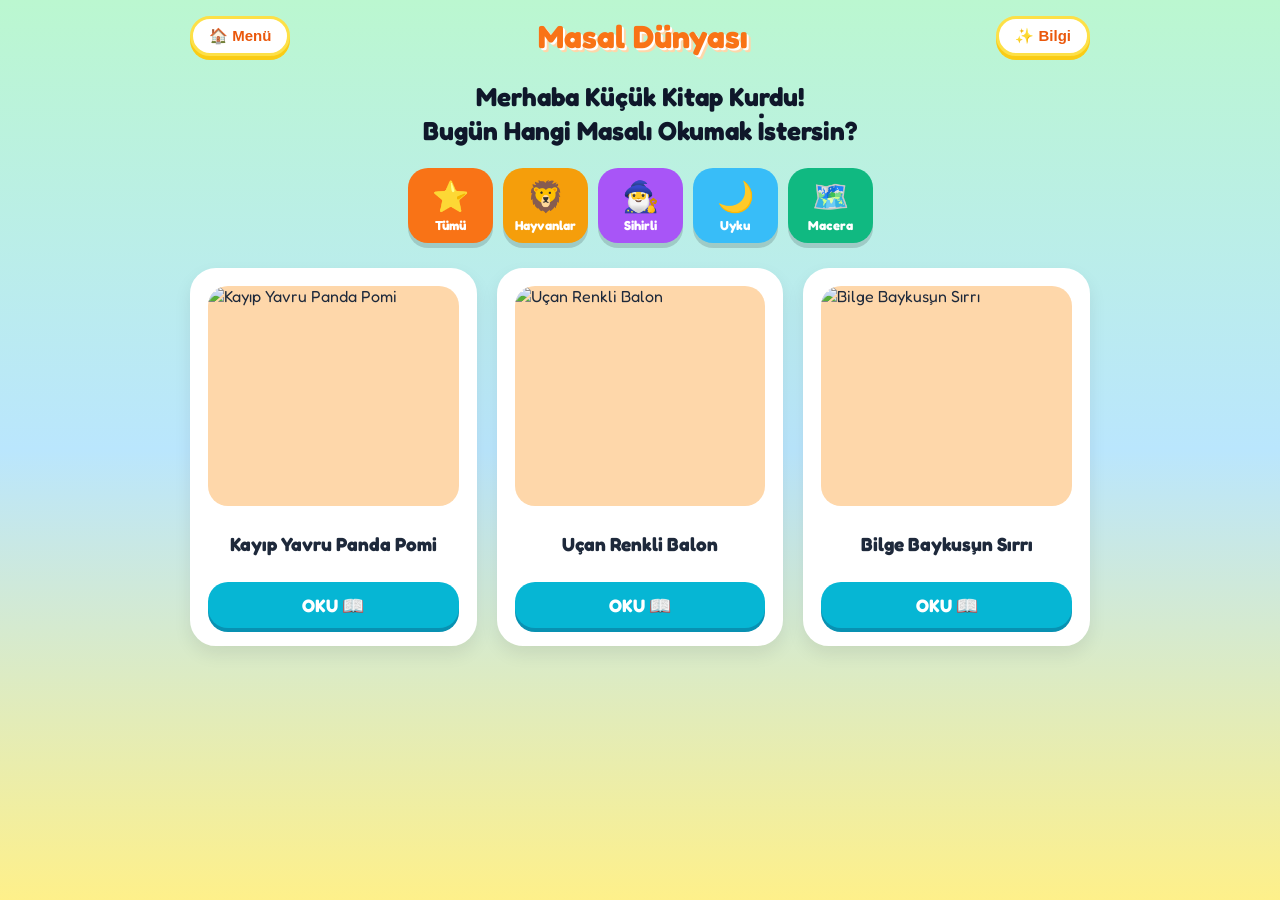
==== index.html @ dc231f6c "Create index.html" ====
<!DOCTYPE html>
<html lang="tr">
<head>
  <meta charset="UTF-8">
  <meta name="viewport" content="width=device-width, initial-scale=1.0, maximum-scale=1.0, user-scalable=no">
  <title>Masal Vakti</title>
  <link rel="preconnect" href="https://fonts.googleapis.com">
  <link rel="preconnect" href="https://fonts.gstatic.com" crossorigin>
  <link href="https://fonts.googleapis.com/css2?family=Fredoka:wght@400;600;700&display=swap" rel="stylesheet">
  <style>
    * {
      box-sizing: border-box;
      margin: 0;
      padding: 0;
      -webkit-tap-highlight-color: transparent;
    }

    body {
      background: linear-gradient(180deg, #bbf7d0 0%, #bae6fd 50%, #fef08a 100%);
      background-attachment: fixed;
      font-family: 'Fredoka', cursive, sans-serif;
      color: #1e293b;
      min-height: 100vh;
      padding: 16px 12px 60px 12px;
    }

    .container {
      max-width: 900px;
      margin: 0 auto;
    }

    /* Üst Bar */
    .top-header {
      display: flex;
      justify-content: space-between;
      align-items: center;
      margin-bottom: 24px;
    }

    .top-btn {
      background: #ffffff;
      border: 3px solid #fde047;
      border-radius: 20px;
      padding: 8px 16px;
      font-size: 15px;
      font-weight: 700;
      color: #ea580c;
      box-shadow: 0 4px 0 #facc15;
      cursor: pointer;
      border-style: solid;
    }

    .site-logo {
      font-size: 32px;
      font-weight: 700;
      color: #f97316;
      text-shadow: 2px 2px 0px #ffffff, 4px 4px 0px #fed7aa;
      text-align: center;
    }

    /* Karşılama Alanı */
    .hero-box {
      text-align: center;
      margin-bottom: 24px;
    }

    .hero-box h1 {
      font-size: 26px;
      color: #0f172a;
      line-height: 1.3;
      margin-bottom: 20px;
    }

    /* Kategori Butonları */
    .category-row {
      display: flex;
      justify-content: center;
      gap: 10px;
      flex-wrap: wrap;
    }

    .cat-btn {
      display: flex;
      flex-direction: column;
      align-items: center;
      justify-content: center;
      min-width: 85px;
      padding: 10px 8px;
      border-radius: 20px;
      border: none;
      font-family: inherit;
      font-size: 13px;
      font-weight: 700;
      color: #ffffff;
      box-shadow: 0 5px 0 rgba(0,0,0,0.15);
      cursor: pointer;
      transition: transform 0.1s;
    }

    .cat-btn:active {
      transform: translateY(3px);
      box-shadow: 0 2px 0 rgba(0,0,0,0.15);
    }

    .cat-icon { font-size: 30px; margin-bottom: 3px; }
    .cat-all { background: #f97316; }
    .cat-1   { background: #f59e0b; }
    .cat-2   { background: #a855f7; }
    .cat-3   { background: #38bdf8; }
    .cat-4   { background: #10b981; }

    /* Masal Kartları Grid */
    .masal-listesi {
      display: grid;
      grid-template-columns: repeat(auto-fill, minmax(240px, 1fr));
      gap: 20px;
      margin-top: 25px;
    }

    .masal-karti {
      background: #ffffff;
      border-radius: 26px;
      overflow: hidden;
      box-shadow: 0 8px 18px rgba(0,0,0,0.08);
      display: flex;
      flex-direction: column;
      padding: 14px;
      border: 4px solid #ffffff;
    }

    .masal-resim {
      width: 100%;
      height: 220px;
      border-radius: 20px;
      object-fit: cover;
      background: #fed7aa;
      display: block;
    }

    .masal-baslik {
      font-size: 19px;
      font-weight: 700;
      color: #1e293b;
      margin: 14px 0;
      text-align: center;
      line-height: 1.25;
      min-height: 48px;
      display: flex;
      align-items: center;
      justify-content: center;
    }

    .oku-btn {
      background: #06b6d4;
      color: #ffffff;
      border-radius: 20px;
      padding: 12px;
      text-align: center;
      border: none;
      font-family: inherit;
      font-size: 18px;
      font-weight: 700;
      box-shadow: 0 4px 0 #0891b2;
      cursor: pointer;
      display: block;
      width: 100%;
      margin-top: auto;
    }

    .oku-btn:active {
      transform: translateY(3px);
      box-shadow: 0 1px 0 #0891b2;
    }

    /* Masal Okuma Sayfası (Mod) */
    #okuma-alani {
      display: none;
      background: #ffffff;
      border-radius: 30px;
      padding: 24px;
      box-shadow: 0 10px 25px rgba(0,0,0,0.08);
    }

    .geri-btn {
      background: #facc15;
      color: #78350f;
      font-weight: 700;
      padding: 10px 20px;
      border-radius: 18px;
      border: none;
      font-family: inherit;
      font-size: 16px;
      box-shadow: 0 4px 0 #eab308;
      cursor: pointer;
      margin-bottom: 20px;
      display: inline-block;
    }

    #detay-resim {
      width: 100%;
      max-height: 380px;
      object-fit: cover;
      border-radius: 20px;
      margin-bottom: 20px;
    }

    #detay-baslik {
      font-size: 28px;
      color: #ea580c;
      text-align: center;
      margin-bottom: 20px;
    }

    #detay-metin {
      font-size: 21px;
      line-height: 1.8;
      color: #334155;
      white-space: pre-line;
    }
  </style>
</head>
<body>

  <div class="container">
    
    <!-- Üst Bar -->
    <header class="top-header">
      <button class="top-btn" onclick="anaSayfayaDon()">🏠 Menü</button>
      <div class="site-logo">Masal Dünyası</div>
      <button class="top-btn" onclick="alert('Sevimli masallardan birini seç ve hemen oku!')">✨ Bilgi</button>
    </header>

    <!-- Ana Sayfa Listeleme Alanı -->
    <main id="ana-sayfa">
      <div class="hero-box">
        <h1>Merhaba Küçük Kitap Kurdu!<br>Bugün Hangi Masalı Okumak İstersin?</h1>
        <div class="category-row">
          <button class="cat-btn cat-all" onclick="kategoriFiltrele('Tümü')">
            <span class="cat-icon">⭐</span><span>Tümü</span>
          </button>
          <button class="cat-btn cat-1" onclick="kategoriFiltrele('Hayvanlar')">
            <span class="cat-icon">🦁</span><span>Hayvanlar</span>
          </button>
          <button class="cat-btn cat-2" onclick="kategoriFiltrele('Sihirli')">
            <span class="cat-icon">🧙‍♂️</span><span>Sihirli</span>
          </button>
          <button class="cat-btn cat-3" onclick="kategoriFiltrele('Uyku')">
            <span class="cat-icon">🌙</span><span>Uyku</span>
          </button>
          <button class="cat-btn cat-4" onclick="kategoriFiltrele('Macera')">
            <span class="cat-icon">🗺️</span><span>Macera</span>
          </button>
        </div>
      </div>

      <div id="masal-grid" class="masal-listesi"></div>
    </main>

    <!-- Masal Okuma Sayfası -->
    <article id="okuma-alani">
      <button class="geri-btn" onclick="anaSayfayaDon()">⬅ Masallara Dön</button>
      <img id="detay-resim" src="" alt="Kapak">
      <h1 id="detay-baslik"></h1>
      <div id="detay-metin"></div>
    </article>

  </div>

  <script>
    // MASALLAR LİSTESİ (Buraya istediğiniz kadar masal ekleyebilirsiniz)
    const masallar = [
      {
        id: 1,
        baslik: "Kayıp Yavru Panda Pomi",
        kategori: "Hayvanlar",
        resim: "https://images.unsplash.com/photo-1564349683136-77e08dba1ef7?w=600&auto=format&fit=crop&q=80",
        metin: `Bir zamanlar yemyeşil bambu ağaçlarıyla çevrili, minik perilerin uçuştuğu Sihirli Orman'da minik bir panda yaşarmış. Adı Pomi imiş. Pomi, tüyleri pamuk gibi yumuşacık, burnu minik bir kömür tanesi kadar siyah, çok meraklı bir yavruymuş.

Bir akşamüstü gökyüzü turuncuya ve pembeye dönerken, Pomi parıldayan bir ateş böceğinin peşine takılmış. Zıplamış, koşmuş, peşinden yuvarlanmış... Ama durup etrafına baktığında anne ve babasının yanında olmadığını fark etmiş. Orman birden biraz sessiz ve karanlık gelmiş.

Pomi tam burnunu çekip ağlayacakken, ayağının dibinde altın sarısı bir ışık parıldamış. Bu, sihirli bir orman feneriymiş! Pomi minik patisiyle feneri eline almış. Fener sıcacık bir ışık saçmaya başlamış.

Fenerin neşeli ışığını gören sevimli bir baykuş seslenmiş:
— "Korkma küçük Pomi! Kalbindeki merak ve bu fenerin ışıltısı seni ailene götürür. Işığı takip et!"

Pomi fenerini sımsıkı tutarak patikada ilerlemiş. Çok geçmeden annesinin sıcacık kucağına kavuşmuş. Annesi ona sarılmış ve fısıldamış:
— "Karanlık ne kadar büyük olursa olsun, kalbindeki minik bir umut ışığı her zaman yolunu aydınlatır."

Pomi o gece karnını taze bambularla doyurmuş ve tatlı bir uykuya dalmış. 

İyi uykular küçük kitap kurdu! 🌙✨`
      },
      {
        id: 2,
        baslik: "Uçan Renkli Balon",
        kategori: "Macera",
        resim: "https://images.unsplash.com/photo-1507608616759-54f48f0af0ee?w=600&auto=format&fit=crop&q=80",
        metin: `Mavi gökyüzünde rengarenk süzülen bir balon varmış. Üzerinde sarı, kırmızı ve mavi çizgiler ışıldarmış.

Bir gün rüzgar tatlı tatlı esmiş ve balonu bulutların bile üzerine çıkarmış. Balon gökyüzünde şarkı söyleyen neşeli kuşlarla yarışmış, güneşe el sallamış ve gökkuşağının altından kayarak geçmiş.

Akşam olunca yumuşacık bir pamuk bulutun üstüne konmuş ve yıldızların ninnisiyle rüyalara dalmış.`
      },
      {
        id: 3,
        baslik: "Bilge Baykuşun Sırrı",
        kategori: "Sihirli",
        resim: "https://images.unsplash.com/photo-1518709268805-4e9042af9f23?w=600&auto=format&fit=crop&q=80",
        metin: `Koca meşe ağacının en tepe dalında gözlük takan Bilge Baykuş otururmuş. Her gece gökyüzündeki yıldızları sayar, ormandaki minik hayvanlara en güzel uyku hikayelerini anlatırmış.

Bilge Baykuş'un en büyük sırrı neymiş biliyor musun? Kitapları çok sevmesi! Ne zaman canı sıkılsa bir sayfa çevirir, bambaşka dünyalara kanat çırparmış.`
      }
    ];

    // Kartları Ekrana Basma
    function kartlariGoster(liste) {
      const grid = document.getElementById('masal-grid');
      grid.innerHTML = '';

      liste.forEach(masal => {
        const kart = document.createElement('div');
        kart.className = 'masal-karti';
        kart.innerHTML = `
          <img src="${masal.resim}" class="masal-resim" alt="${masal.baslik}">
          <div class="masal-baslik">${masal.baslik}</div>
          <button class="oku-btn" onclick="masalOku(${masal.id})">OKU 📖</button>
        `;
        grid.appendChild(kart);
      });
    }

    // Kategoriye Göre Filtreleme
    function kategoriFiltrele(kategori) {
      if (kategori === 'Tümü') {
        kartlariGoster(masallar);
      } else {
        const filtrelenmis = masallar.filter(m => m.kategori === kategori);
        kartlariGoster(filtrelenmis);
      }
    }

    // Masal Detayını Açma
    function masalOku(id) {
      const masal = masallar.find(m => m.id === id);
      if (!masal) return;

      document.getElementById('detay-resim').src = masal.resim;
      document.getElementById('detay-baslik').innerText = masal.baslik;
      document.getElementById('detay-metin').innerText = masal.metin;

      document.getElementById('ana-sayfa').style.display = 'none';
      document.getElementById('okuma-alani').style.display = 'block';
      window.scrollTo(0, 0);
    }

    // Geri Dön Butonu
    function anaSayfayaDon() {
      document.getElementById('okuma-alani').style.display = 'none';
      document.getElementById('ana-sayfa').style.display = 'block';
      window.scrollTo(0, 0);
    }

    // Sayfa açıldığında masalları yükle
    kartlariGoster(masallar);
  </script>
</body>
</html>
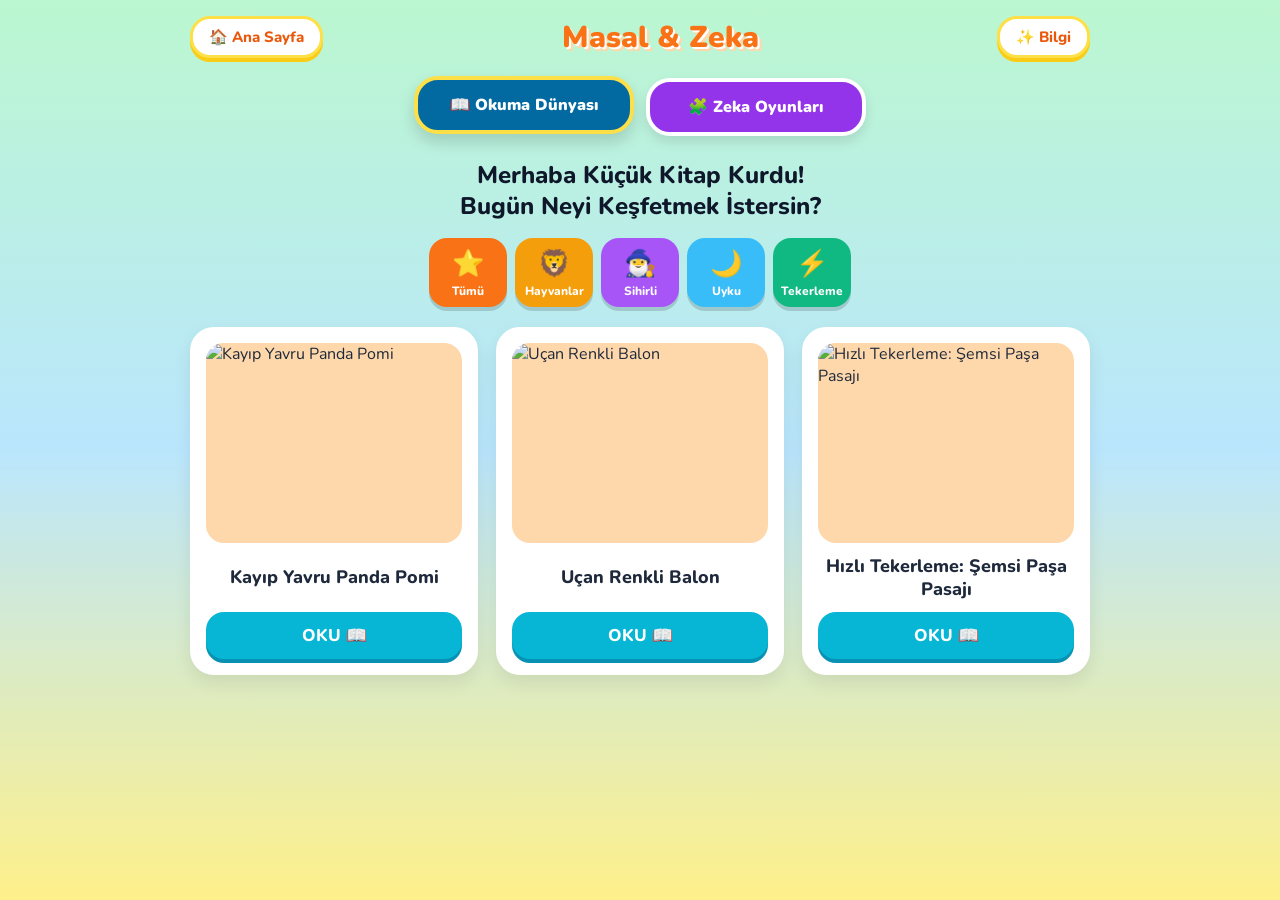
==== commit 0ed19d1d: "Update index.html" ====
--- a/index.html
+++ b/index.html
@@ -3,22 +3,26 @@
 <head>
   <meta charset="UTF-8">
   <meta name="viewport" content="width=device-width, initial-scale=1.0, maximum-scale=1.0, user-scalable=no">
-  <title>Masal Vakti</title>
+  <title>Masal & Zeka Dünyası</title>
+  
+  <!-- Türkçe Karakterleri Kusursuz Destekleyen Çocuk Dostu Font (Nunito) -->
   <link rel="preconnect" href="https://fonts.googleapis.com">
   <link rel="preconnect" href="https://fonts.gstatic.com" crossorigin>
-  <link href="https://fonts.googleapis.com/css2?family=Fredoka:wght@400;600;700&display=swap" rel="stylesheet">
+  <link href="https://fonts.googleapis.com/css2?family=Nunito:wght@400;600;700;800;900&display=swap" rel="stylesheet">
+
   <style>
     * {
       box-sizing: border-box;
       margin: 0;
       padding: 0;
       -webkit-tap-highlight-color: transparent;
+      user-select: none;
     }
 
     body {
       background: linear-gradient(180deg, #bbf7d0 0%, #bae6fd 50%, #fef08a 100%);
       background-attachment: fixed;
-      font-family: 'Fredoka', cursive, sans-serif;
+      font-family: 'Nunito', -apple-system, BlinkMacSystemFont, sans-serif;
       color: #1e293b;
       min-height: 100vh;
       padding: 16px 12px 60px 12px;
@@ -29,12 +33,12 @@
       margin: 0 auto;
     }
 
-    /* Üst Bar */
+    /* Üst Bar & Logo */
     .top-header {
       display: flex;
       justify-content: space-between;
       align-items: center;
-      margin-bottom: 24px;
+      margin-bottom: 20px;
     }
 
     .top-btn {
@@ -43,39 +47,89 @@
       border-radius: 20px;
       padding: 8px 16px;
       font-size: 15px;
-      font-weight: 700;
+      font-weight: 800;
       color: #ea580c;
       box-shadow: 0 4px 0 #facc15;
       cursor: pointer;
-      border-style: solid;
+      font-family: inherit;
     }
 
     .site-logo {
-      font-size: 32px;
-      font-weight: 700;
+      font-size: 30px;
+      font-weight: 900;
       color: #f97316;
       text-shadow: 2px 2px 0px #ffffff, 4px 4px 0px #fed7aa;
       text-align: center;
     }
 
-    /* Karşılama Alanı */
+    /* Ana Mod Değiştirme Butonları (Okuma vs Zeka Oyunları) */
+    .mode-switch-box {
+      display: flex;
+      justify-content: center;
+      gap: 12px;
+      margin-bottom: 24px;
+    }
+
+    .mode-btn {
+      flex: 1;
+      max-width: 220px;
+      padding: 14px 10px;
+      border-radius: 24px;
+      border: 4px solid #ffffff;
+      font-size: 16px;
+      font-weight: 900;
+      font-family: inherit;
+      cursor: pointer;
+      box-shadow: 0 6px 12px rgba(0,0,0,0.1);
+      display: flex;
+      align-items: center;
+      justify-content: center;
+      gap: 8px;
+      transition: all 0.2s ease;
+    }
+
+    .mode-btn.active {
+      transform: translateY(-2px);
+      box-shadow: 0 8px 16px rgba(0,0,0,0.15);
+    }
+
+    .mode-btn-okuma {
+      background: #0284c7;
+      color: #ffffff;
+    }
+    .mode-btn-okuma.active {
+      background: #0369a1;
+      border-color: #fde047;
+    }
+
+    .mode-btn-oyun {
+      background: #9333ea;
+      color: #ffffff;
+    }
+    .mode-btn-oyun.active {
+      background: #7e22ce;
+      border-color: #fde047;
+    }
+
+    /* Karşılama Başlığı */
     .hero-box {
       text-align: center;
-      margin-bottom: 24px;
+      margin-bottom: 20px;
     }
 
     .hero-box h1 {
-      font-size: 26px;
+      font-size: 24px;
+      font-weight: 800;
       color: #0f172a;
       line-height: 1.3;
-      margin-bottom: 20px;
-    }
-
-    /* Kategori Butonları */
+      margin-bottom: 16px;
+    }
+
+    /* Kategori Hap Butonları */
     .category-row {
       display: flex;
       justify-content: center;
-      gap: 10px;
+      gap: 8px;
       flex-wrap: wrap;
     }
 
@@ -84,25 +138,20 @@
       flex-direction: column;
       align-items: center;
       justify-content: center;
-      min-width: 85px;
-      padding: 10px 8px;
-      border-radius: 20px;
+      min-width: 78px;
+      padding: 8px 6px;
+      border-radius: 18px;
       border: none;
       font-family: inherit;
-      font-size: 13px;
-      font-weight: 700;
+      font-size: 12px;
+      font-weight: 800;
       color: #ffffff;
-      box-shadow: 0 5px 0 rgba(0,0,0,0.15);
-      cursor: pointer;
-      transition: transform 0.1s;
-    }
-
-    .cat-btn:active {
-      transform: translateY(3px);
-      box-shadow: 0 2px 0 rgba(0,0,0,0.15);
-    }
-
-    .cat-icon { font-size: 30px; margin-bottom: 3px; }
+      box-shadow: 0 4px 0 rgba(0,0,0,0.15);
+      cursor: pointer;
+    }
+
+    .cat-btn:active { transform: translateY(2px); box-shadow: 0 2px 0 rgba(0,0,0,0.15); }
+    .cat-icon { font-size: 26px; margin-bottom: 2px; }
     .cat-all { background: #f97316; }
     .cat-1   { background: #f59e0b; }
     .cat-2   { background: #a855f7; }
@@ -113,38 +162,37 @@
     .masal-listesi {
       display: grid;
       grid-template-columns: repeat(auto-fill, minmax(240px, 1fr));
-      gap: 20px;
-      margin-top: 25px;
+      gap: 18px;
+      margin-top: 20px;
     }
 
     .masal-karti {
       background: #ffffff;
-      border-radius: 26px;
-      overflow: hidden;
+      border-radius: 24px;
       box-shadow: 0 8px 18px rgba(0,0,0,0.08);
       display: flex;
       flex-direction: column;
-      padding: 14px;
+      padding: 12px;
       border: 4px solid #ffffff;
     }
 
     .masal-resim {
       width: 100%;
-      height: 220px;
-      border-radius: 20px;
+      height: 200px;
+      border-radius: 18px;
       object-fit: cover;
       background: #fed7aa;
       display: block;
     }
 
     .masal-baslik {
-      font-size: 19px;
-      font-weight: 700;
+      font-size: 18px;
+      font-weight: 800;
       color: #1e293b;
-      margin: 14px 0;
+      margin: 12px 0;
       text-align: center;
       line-height: 1.25;
-      min-height: 48px;
+      min-height: 44px;
       display: flex;
       align-items: center;
       justify-content: center;
@@ -153,13 +201,13 @@
     .oku-btn {
       background: #06b6d4;
       color: #ffffff;
-      border-radius: 20px;
+      border-radius: 18px;
       padding: 12px;
       text-align: center;
       border: none;
       font-family: inherit;
-      font-size: 18px;
-      font-weight: 700;
+      font-size: 17px;
+      font-weight: 800;
       box-shadow: 0 4px 0 #0891b2;
       cursor: pointer;
       display: block;
@@ -167,16 +215,13 @@
       margin-top: auto;
     }
 
-    .oku-btn:active {
-      transform: translateY(3px);
-      box-shadow: 0 1px 0 #0891b2;
-    }
-
-    /* Masal Okuma Sayfası (Mod) */
+    .oku-btn:active { transform: translateY(2px); box-shadow: 0 2px 0 #0891b2; }
+
+    /* Detay / Masal Okuma Sayfası */
     #okuma-alani {
       display: none;
       background: #ffffff;
-      border-radius: 30px;
+      border-radius: 28px;
       padding: 24px;
       box-shadow: 0 10px 25px rgba(0,0,0,0.08);
     }
@@ -184,12 +229,12 @@
     .geri-btn {
       background: #facc15;
       color: #78350f;
-      font-weight: 700;
+      font-weight: 800;
       padding: 10px 20px;
-      border-radius: 18px;
+      border-radius: 16px;
       border: none;
       font-family: inherit;
-      font-size: 16px;
+      font-size: 15px;
       box-shadow: 0 4px 0 #eab308;
       cursor: pointer;
       margin-bottom: 20px;
@@ -198,24 +243,148 @@
 
     #detay-resim {
       width: 100%;
-      max-height: 380px;
+      max-height: 360px;
       object-fit: cover;
       border-radius: 20px;
       margin-bottom: 20px;
     }
 
     #detay-baslik {
-      font-size: 28px;
+      font-size: 26px;
+      font-weight: 900;
       color: #ea580c;
       text-align: center;
       margin-bottom: 20px;
     }
 
     #detay-metin {
-      font-size: 21px;
+      font-size: 20px;
       line-height: 1.8;
       color: #334155;
       white-space: pre-line;
+      user-select: text;
+    }
+
+    /* ========================================================
+       ZEKA OYUNLARI DÜNYASI BÖLÜMÜ
+       ======================================================== */
+    #oyunlar-alani {
+      display: none;
+    }
+
+    .game-card-wrapper {
+      background: #ffffff;
+      border-radius: 28px;
+      padding: 20px;
+      box-shadow: 0 8px 20px rgba(0,0,0,0.08);
+      margin-bottom: 24px;
+      border: 4px solid #fef08a;
+    }
+
+    .game-title {
+      font-size: 22px;
+      font-weight: 900;
+      color: #9333ea;
+      text-align: center;
+      margin-bottom: 6px;
+    }
+
+    .game-desc {
+      text-align: center;
+      font-size: 15px;
+      color: #64748b;
+      margin-bottom: 18px;
+      font-weight: 600;
+    }
+
+    /* Oyun 1: Hafıza Kartları */
+    .memory-grid {
+      display: grid;
+      grid-template-columns: repeat(4, 1fr);
+      gap: 10px;
+      max-width: 360px;
+      margin: 0 auto 16px auto;
+    }
+
+    .memory-card {
+      aspect-ratio: 1;
+      background: #e0e7ff;
+      border-radius: 16px;
+      display: flex;
+      align-items: center;
+      justify-content: center;
+      font-size: 32px;
+      cursor: pointer;
+      box-shadow: 0 4px 0 #c7d2fe;
+      transition: transform 0.1s;
+    }
+
+    .memory-card.flipped {
+      background: #ffffff;
+      box-shadow: 0 4px 0 #e2e8f0;
+    }
+
+    .memory-card.matched {
+      background: #bbf7d0;
+      box-shadow: 0 4px 0 #86efac;
+      cursor: default;
+    }
+
+    .reset-btn {
+      background: #3b82f6;
+      color: #ffffff;
+      font-family: inherit;
+      font-weight: 800;
+      border: none;
+      padding: 10px 20px;
+      border-radius: 16px;
+      box-shadow: 0 4px 0 #1d4ed8;
+      display: block;
+      margin: 0 auto;
+      cursor: pointer;
+    }
+
+    /* Oyun 2: Eksik Harfi Bul */
+    .word-box {
+      font-size: 36px;
+      font-weight: 900;
+      letter-spacing: 10px;
+      color: #ea580c;
+      text-align: center;
+      margin: 15px 0;
+      background: #fff7ed;
+      padding: 14px;
+      border-radius: 18px;
+    }
+
+    .letter-options {
+      display: flex;
+      justify-content: center;
+      gap: 12px;
+      margin-bottom: 14px;
+    }
+
+    .letter-btn {
+      width: 55px;
+      height: 55px;
+      background: #facc15;
+      border: none;
+      border-radius: 16px;
+      font-size: 24px;
+      font-weight: 900;
+      color: #78350f;
+      box-shadow: 0 4px 0 #eab308;
+      cursor: pointer;
+      font-family: inherit;
+    }
+
+    .letter-btn:active { transform: translateY(2px); box-shadow: 0 2px 0 #eab308; }
+
+    #word-feedback {
+      text-align: center;
+      font-weight: 800;
+      font-size: 18px;
+      min-height: 28px;
     }
   </style>
 </head>
@@ -225,15 +394,25 @@
     
     <!-- Üst Bar -->
     <header class="top-header">
-      <button class="top-btn" onclick="anaSayfayaDon()">🏠 Menü</button>
-      <div class="site-logo">Masal Dünyası</div>
-      <button class="top-btn" onclick="alert('Sevimli masallardan birini seç ve hemen oku!')">✨ Bilgi</button>
+      <button class="top-btn" onclick="anaSayfayaDon()">🏠 Ana Sayfa</button>
+      <div class="site-logo">Masal &amp; Zeka</div>
+      <button class="top-btn" onclick="alert('Sevimli masalları oku veya zeka oyunları ile eğlen!')">✨ Bilgi</button>
     </header>
 
-    <!-- Ana Sayfa Listeleme Alanı -->
+    <!-- Mod Değiştirici: Okuma Dünyası vs Zeka Oyunları -->
+    <div class="mode-switch-box">
+      <button id="btn-tab-okuma" class="mode-btn mode-btn-okuma active" onclick="modDegistir('okuma')">
+        📖 Okuma Dünyası
+      </button>
+      <button id="btn-tab-oyun" class="mode-btn mode-btn-oyun" onclick="modDegistir('oyun')">
+        🧩 Zeka Oyunları
+      </button>
+    </div>
+
+    <!-- 1. BÖLÜM: OKUMA DÜNYASI -->
     <main id="ana-sayfa">
       <div class="hero-box">
-        <h1>Merhaba Küçük Kitap Kurdu!<br>Bugün Hangi Masalı Okumak İstersin?</h1>
+        <h1>Merhaba Küçük Kitap Kurdu!<br>Bugün Neyi Keşfetmek İstersin?</h1>
         <div class="category-row">
           <button class="cat-btn cat-all" onclick="kategoriFiltrele('Tümü')">
             <span class="cat-icon">⭐</span><span>Tümü</span>
@@ -247,8 +426,8 @@
           <button class="cat-btn cat-3" onclick="kategoriFiltrele('Uyku')">
             <span class="cat-icon">🌙</span><span>Uyku</span>
           </button>
-          <button class="cat-btn cat-4" onclick="kategoriFiltrele('Macera')">
-            <span class="cat-icon">🗺️</span><span>Macera</span>
+          <button class="cat-btn cat-4" onclick="kategoriFiltrele('Tekerleme')">
+            <span class="cat-icon">⚡</span><span>Tekerleme</span>
           </button>
         </div>
       </div>
@@ -256,112 +435,263 @@
       <div id="masal-grid" class="masal-listesi"></div>
     </main>
 
-    <!-- Masal Okuma Sayfası -->
+    <!-- MASAL / TEKERLEME OKUMA EKRANI -->
     <article id="okuma-alani">
-      <button class="geri-btn" onclick="anaSayfayaDon()">⬅ Masallara Dön</button>
+      <button class="geri-btn" onclick="anaSayfayaDon()">⬅ Listeye Dön</button>
       <img id="detay-resim" src="" alt="Kapak">
       <h1 id="detay-baslik"></h1>
       <div id="detay-metin"></div>
     </article>
 
+    <!-- 2. BÖLÜM: ZEKA OYUNLARI DÜNYASI -->
+    <section id="oyunlar-alani">
+      
+      <!-- Oyun 1: Sevimli Hayvan Kartı Eşleştirme -->
+      <div class="game-card-wrapper">
+        <h2 class="game-title">🦁 Hayvan Kartı Eşleştirmece</h2>
+        <p class="game-desc">Aynı iki hayvanı bularak tüm kartları açabilir misin?</p>
+        
+        <div class="memory-grid" id="memory-board"></div>
+        <button class="reset-btn" onclick="hafizaOyunuBaslat()">Yeniden Başlat 🔄</button>
+      </div>
+
+      <!-- Oyun 2: Eksik Harfi Bul / Kelime Oyunu -->
+      <div class="game-card-wrapper">
+        <h2 class="game-title">🔤 Eksik Harfi Tamamla</h2>
+        <p class="game-desc">Soru işaretinin yerine hangi harf gelmeli?</p>
+        
+        <div id="word-question" class="word-box">P _ N D A</div>
+        <div class="letter-options" id="letter-options-container"></div>
+        <div id="word-feedback"></div>
+      </div>
+
+    </section>
+
   </div>
 
   <script>
-    // MASALLAR LİSTESİ (Buraya istediğiniz kadar masal ekleyebilirsiniz)
-    const masallar = [
+    /* ========================================================
+       MASAL VE TEKERLEME İÇERİK HAVUZU (TÜRKÇE KARAKTERLİ)
+       ======================================================== */
+    const icerikler = [
       {
         id: 1,
         baslik: "Kayıp Yavru Panda Pomi",
         kategori: "Hayvanlar",
         resim: "https://images.unsplash.com/photo-1564349683136-77e08dba1ef7?w=600&auto=format&fit=crop&q=80",
-        metin: `Bir zamanlar yemyeşil bambu ağaçlarıyla çevrili, minik perilerin uçuştuğu Sihirli Orman'da minik bir panda yaşarmış. Adı Pomi imiş. Pomi, tüyleri pamuk gibi yumuşacık, burnu minik bir kömür tanesi kadar siyah, çok meraklı bir yavruymuş.
+        metin: `Bir zamanlar yemyeşil bambu ağaçlarıyla çevrili, minik perilerin uçuştuğu Sihirli Orman'da sevimli bir yavru panda yaşarmış. Adı Pomi imiş. Pomi, tüyleri pamuk gibi yumuşacık, burnu minik bir kömür tanesi kadar siyah, çok meraklı bir yavruymuş.
 
 Bir akşamüstü gökyüzü turuncuya ve pembeye dönerken, Pomi parıldayan bir ateş böceğinin peşine takılmış. Zıplamış, koşmuş, peşinden yuvarlanmış... Ama durup etrafına baktığında anne ve babasının yanında olmadığını fark etmiş. Orman birden biraz sessiz ve karanlık gelmiş.
 
-Pomi tam burnunu çekip ağlayacakken, ayağının dibinde altın sarısı bir ışık parıldamış. Bu, sihirli bir orman feneriymiş! Pomi minik patisiyle feneri eline almış. Fener sıcacık bir ışık saçmaya başlamış.
-
-Fenerin neşeli ışığını gören sevimli bir baykuş seslenmiş:
-— "Korkma küçük Pomi! Kalbindeki merak ve bu fenerin ışıltısı seni ailene götürür. Işığı takip et!"
-
-Pomi fenerini sımsıkı tutarak patikada ilerlemiş. Çok geçmeden annesinin sıcacık kucağına kavuşmuş. Annesi ona sarılmış ve fısıldamış:
-— "Karanlık ne kadar büyük olursa olsun, kalbindeki minik bir umut ışığı her zaman yolunu aydınlatır."
+Pomi tam burnunu çekip ağlayacakken, ayağının dibinde altın sarısı bir ışık parıldamış. Bu, dalların arasına saklanmış sihirli bir fener miş! Pomi minik patisiyle feneri eline almış. Fener sıcacık bir ışıkla etrafı aydınlatıvermiş.
+
+Fenerin neşeli ışığını gören sevimli bir baykuş dalın üzerinden seslenmiş:
+— "Korkma küçük Pomi! Kalbindeki merak ve bu fenerin ışıltısı seni doğru yola götürür. Işığı takip et!"
+
+Pomi fenerini sımsıkı tutarak ormanda ilerlemiş. Çok geçmeden, fenerin aydınlattığı patikanın sonunda onu arayan annesinin kucağına kavuşmuş. Annesi ona sımsıkı sarılmış ve fısıldamış:
+— "Cesur minik pandam, karanlık ne kadar büyük olursa olsun, minik bir umut ışığı her zaman yolunu aydınlatır."
 
 Pomi o gece karnını taze bambularla doyurmuş ve tatlı bir uykuya dalmış. 
 
-İyi uykular küçük kitap kurdu! 🌙✨`
+İyi uykular tatlı rüyalar, küçük kitap kurdu! 🌙✨`
       },
       {
         id: 2,
         baslik: "Uçan Renkli Balon",
-        kategori: "Macera",
+        kategori: "Uyku",
         resim: "https://images.unsplash.com/photo-1507608616759-54f48f0af0ee?w=600&auto=format&fit=crop&q=80",
-        metin: `Mavi gökyüzünde rengarenk süzülen bir balon varmış. Üzerinde sarı, kırmızı ve mavi çizgiler ışıldarmış.
-
-Bir gün rüzgar tatlı tatlı esmiş ve balonu bulutların bile üzerine çıkarmış. Balon gökyüzünde şarkı söyleyen neşeli kuşlarla yarışmış, güneşe el sallamış ve gökkuşağının altından kayarak geçmiş.
-
-Akşam olunca yumuşacık bir pamuk bulutun üstüne konmuş ve yıldızların ninnisiyle rüyalara dalmış.`
+        metin: `Mavi gökyüzünde süzülen rengârenk bir sıcak hava balonu varmış. Sarı, kırmızı ve masmavi desenleriyle pamuk bulutların arasından neşeyle geçer, gökyüzündeki sevimli kuşlara selam verirmiş.
+
+Güneş batarken balon yavaş yavaş en yumuşak bulutun üzerine konmuş. Yıldızlar etrafında pırıl pırıl parıldarken tatlı bir gece uykusuna dalmış.`
       },
       {
         id: 3,
-        baslik: "Bilge Baykuşun Sırrı",
-        kategori: "Sihirli",
-        resim: "https://images.unsplash.com/photo-1518709268805-4e9042af9f23?w=600&auto=format&fit=crop&q=80",
-        metin: `Koca meşe ağacının en tepe dalında gözlük takan Bilge Baykuş otururmuş. Her gece gökyüzündeki yıldızları sayar, ormandaki minik hayvanlara en güzel uyku hikayelerini anlatırmış.
-
-Bilge Baykuş'un en büyük sırrı neymiş biliyor musun? Kitapları çok sevmesi! Ne zaman canı sıkılsa bir sayfa çevirir, bambaşka dünyalara kanat çırparmış.`
+        baslik: "Hızlı Tekerleme: Şemsi Paşa Pasajı",
+        kategori: "Tekerleme",
+        resim: "https://images.unsplash.com/photo-1456513080510-7bf3a84b82f8?w=600&auto=format&fit=crop&q=80",
+        metin: `Hızlı okuma ve dil çevikliği için bu tekerlemeyi 3 kere takılmadan oku bakalım! 🏃‍♂️💨
+
+Şu köşe yaz köşesi,
+Şu köşe kış köşesi,
+Ortadaki su şişesi!
+
+Şemsi Paşa Pasajı'nda sesi boğuk bir paşa,
+Üç tencere has hoşafı taşırmış taşa!`
       }
     ];
 
-    // Kartları Ekrana Basma
+    /* ========================================================
+       SAYFA & KART FONKSİYONLARI
+       ======================================================== */
     function kartlariGoster(liste) {
       const grid = document.getElementById('masal-grid');
       grid.innerHTML = '';
 
-      liste.forEach(masal => {
+      liste.forEach(item => {
         const kart = document.createElement('div');
         kart.className = 'masal-karti';
         kart.innerHTML = `
-          <img src="${masal.resim}" class="masal-resim" alt="${masal.baslik}">
-          <div class="masal-baslik">${masal.baslik}</div>
-          <button class="oku-btn" onclick="masalOku(${masal.id})">OKU 📖</button>
+          <img src="${item.resim}" class="masal-resim" alt="${item.baslik}">
+          <div class="masal-baslik">${item.baslik}</div>
+          <button class="oku-btn" onclick="icerikOku(${item.id})">OKU 📖</button>
         `;
         grid.appendChild(kart);
       });
     }
 
-    // Kategoriye Göre Filtreleme
     function kategoriFiltrele(kategori) {
       if (kategori === 'Tümü') {
-        kartlariGoster(masallar);
+        kartlariGoster(icerikler);
       } else {
-        const filtrelenmis = masallar.filter(m => m.kategori === kategori);
+        const filtrelenmis = icerikler.filter(m => m.kategori === kategori);
         kartlariGoster(filtrelenmis);
       }
     }
 
-    // Masal Detayını Açma
-    function masalOku(id) {
-      const masal = masallar.find(m => m.id === id);
-      if (!masal) return;
-
-      document.getElementById('detay-resim').src = masal.resim;
-      document.getElementById('detay-baslik').innerText = masal.baslik;
-      document.getElementById('detay-metin').innerText = masal.metin;
+    function icerikOku(id) {
+      const secilen = icerikler.find(m => m.id === id);
+      if (!secilen) return;
+
+      document.getElementById('detay-resim').src = secilen.resim;
+      document.getElementById('detay-baslik').innerText = secilen.baslik;
+      document.getElementById('detay-metin').innerText = secilen.metin;
 
       document.getElementById('ana-sayfa').style.display = 'none';
+      document.getElementById('oyunlar-alani').style.display = 'none';
       document.getElementById('okuma-alani').style.display = 'block';
       window.scrollTo(0, 0);
     }
 
-    // Geri Dön Butonu
     function anaSayfayaDon() {
       document.getElementById('okuma-alani').style.display = 'none';
-      document.getElementById('ana-sayfa').style.display = 'block';
+      modDegistir('okuma');
       window.scrollTo(0, 0);
     }
 
-    // Sayfa açıldığında masalları yükle
-    kartlariGoster(masallar);
+    /* MOD GEÇİŞİ: OKUMA DÜNYASI VS ZEKA OYUNLARI */
+    function modDegistir(mod) {
+      const btnOkuma = document.getElementById('btn-tab-okuma');
+      const btnOyun = document.getElementById('btn-tab-oyun');
+      const anaSayfa = document.getElementById('ana-sayfa');
+      const okumaAlani = document.getElementById('okuma-alani');
+      const oyunlarAlani = document.getElementById('oyunlar-alani');
+
+      okumaAlani.style.display = 'none';
+
+      if (mod === 'okuma') {
+        btnOkuma.classList.add('active');
+        btnOyun.classList.remove('active');
+        anaSayfa.style.display = 'block';
+        oyunlarAlani.style.display = 'none';
+      } else {
+        btnOyun.classList.add('active');
+        btnOkuma.classList.remove('active');
+        anaSayfa.style.display = 'none';
+        oyunlarAlani.style.display = 'block';
+      }
+    }
+
+    /* ========================================================
+       ZEKA OYUNU 1: HAFIZA KARTLARI (EŞLEŞTİRME)
+       ======================================================== */
+    const emojiler = ['🐼', '🦁', '🦉', '🎈', '⭐', '🌙'];
+    let acikKartlar = [];
+    let eslesenSayisi = 0;
+
+    function hafizaOyunuBaslat() {
+      const board = document.getElementById('memory-board');
+      board.innerHTML = '';
+      acikKartlar = [];
+      eslesenSayisi = 0;
+
+      // 6 çift = 12 kart oluştur ve karıştır
+      const kartDizisi = [...emojiler, ...emojiler].sort(() => Math.random() - 0.5);
+
+      kartDizisi.forEach((emoji, index) => {
+        const card = document.createElement('div');
+        card.className = 'memory-card';
+        card.dataset.emoji = emoji;
+        card.dataset.index = index;
+        card.innerText = '❓';
+
+        card.onclick = () => {
+          if (card.classList.contains('flipped') || card.classList.contains('matched') || acikKartlar.length === 2) {
+            return;
+          }
+
+          card.innerText = emoji;
+          card.classList.add('flipped');
+          acikKartlar.push(card);
+
+          if (acikKartlar.length === 2) {
+            const [k1, k2] = acikKartlar;
+            if (k1.dataset.emoji === k2.dataset.emoji) {
+              k1.classList.add('matched');
+              k2.classList.add('matched');
+              acikKartlar = [];
+              eslesenSayisi += 2;
+              if (eslesenSayisi === kartDizisi.length) {
+                setTimeout(() => alert('🎉 Harikasın! Bütün kartları eşleştirdin! ⭐'), 300);
+              }
+            } else {
+              setTimeout(() => {
+                k1.innerText = '❓';
+                k2.innerText = '❓';
+                k1.classList.remove('flipped');
+                k2.classList.remove('flipped');
+                acikKartlar = [];
+              }, 800);
+            }
+          }
+        };
+
+        board.appendChild(card);
+      });
+    }
+
+    /* ========================================================
+       ZEKA OYUNU 2: EKSİK HARFİ BUL
+       ======================================================== */
+    const kelimeSorulari = [
+      { kelimeGosterim: "P _ N D A", dogru: "A", secenekler: ["A", "E", "O"] },
+      { kelimeGosterim: "B A L _ N", dogru: "O", secenekler: ["U", "O", "I"] },
+      { kelimeGosterim: "M A S _ L", dogru: "A", secenekler: ["E", "A", "İ"] }
+    ];
+    let aktifSoruIndex = 0;
+
+    function soruYukle() {
+      const soru = kelimeSorulari[aktifSoruIndex];
+      document.getElementById('word-question').innerText = soru.kelimeGosterim;
+      const secenekKutusu = document.getElementById('letter-options-container');
+      const geribildirim = document.getElementById('word-feedback');
+      secenekKutusu.innerHTML = '';
+      geribildirim.innerText = '';
+
+      soru.secenekler.forEach(harf => {
+        const btn = document.createElement('button');
+        btn.className = 'letter-btn';
+        btn.innerText = harf;
+        btn.onclick = () => {
+          if (harf === soru.dogru) {
+            geribildirim.innerText = '🎉 Aferin! Doğru harfi buldun! ✨';
+            geribildirim.style.color = '#15803d';
+            setTimeout(() => {
+              aktifSoruIndex = (aktifSoruIndex + 1) % kelimeSorulari.length;
+              soruYukle();
+            }, 1200);
+          } else {
+            geribildirim.innerText = '❌ Tekrar dene küçük kaşif!';
+            geribildirim.style.color = '#dc2626';
+          }
+        };
+        secenekKutusu.appendChild(btn);
+      });
+    }
+
+    // İlk Yüklemeler
+    kartlariGoster(icerikler);
+    hafizaOyunuBaslat();
+    soruYukle();
   </script>
 </body>
 </html>
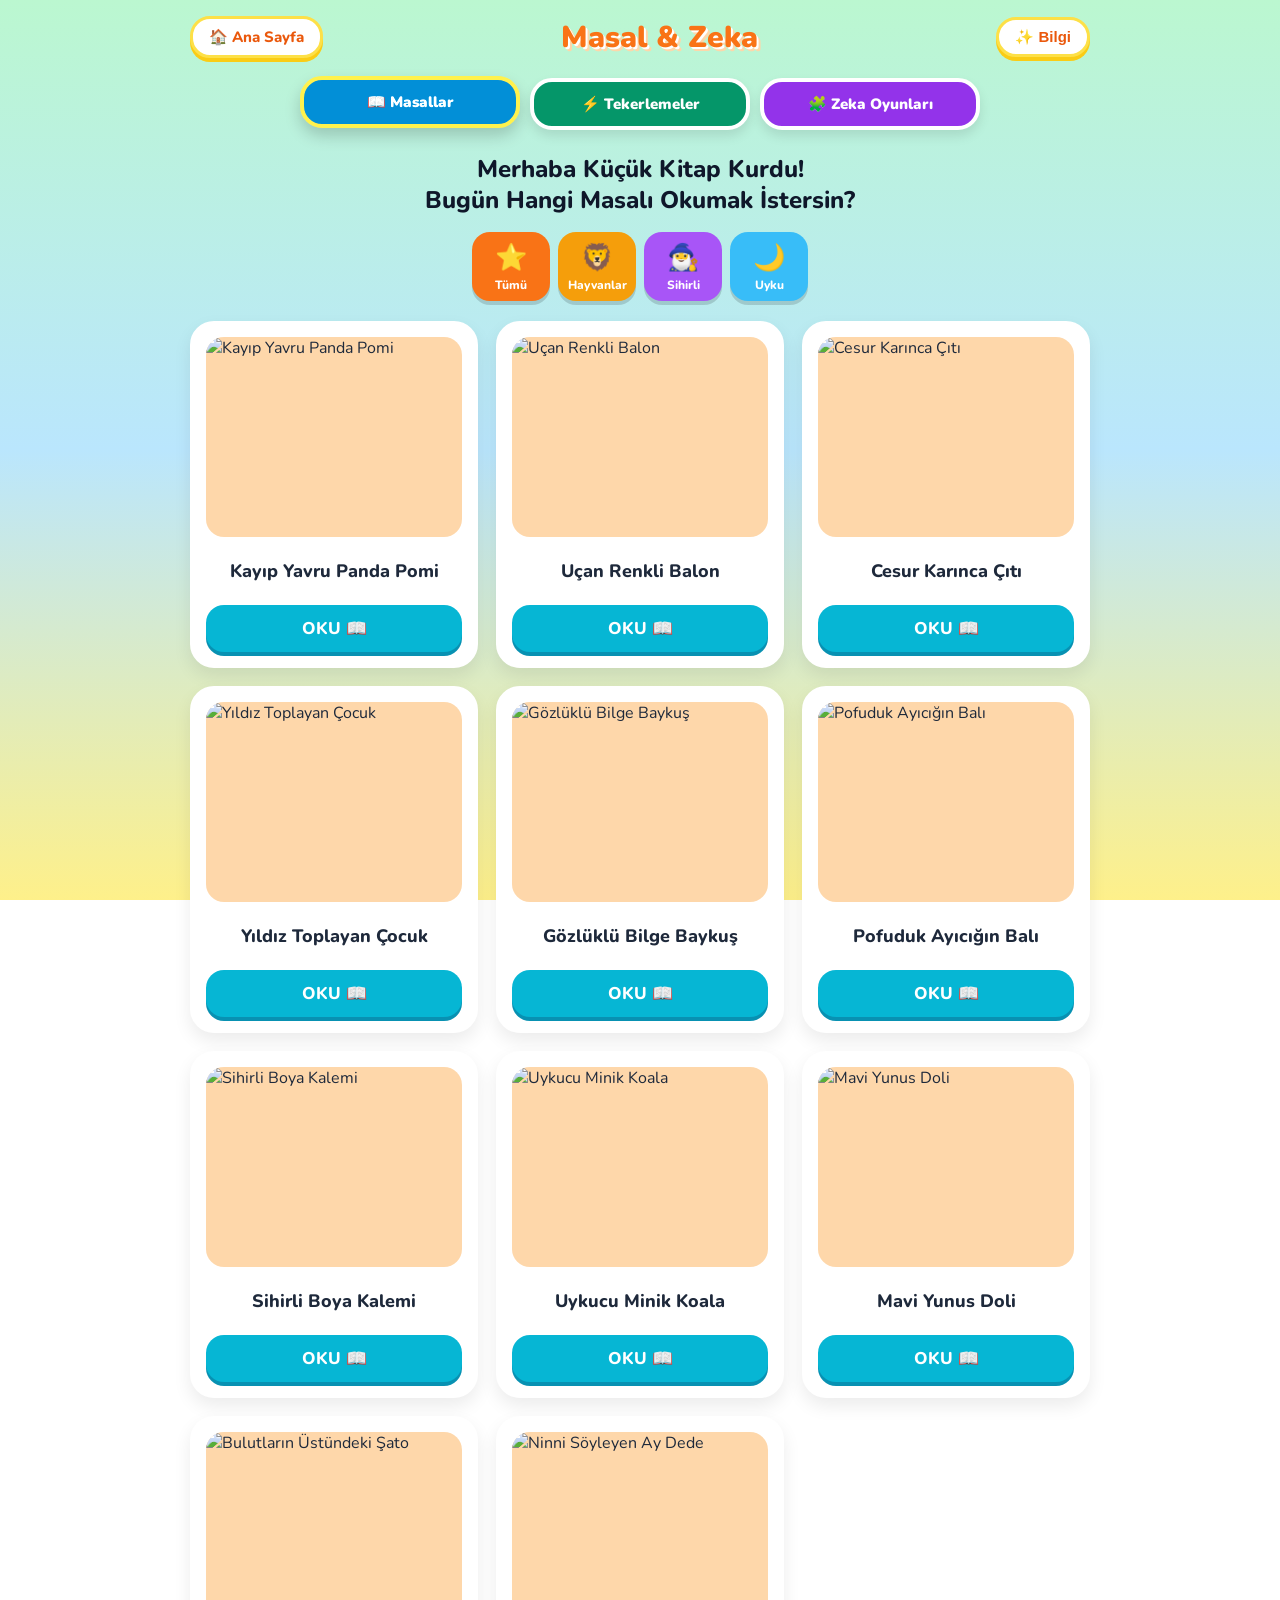
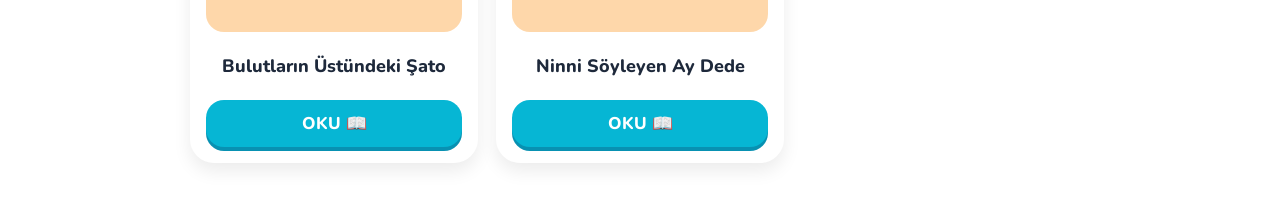
==== commit 2b2f712a: "Add files via upload" ====
--- a/index.html
+++ b/index.html
@@ -3,416 +3,30 @@
 <head>
   <meta charset="UTF-8">
   <meta name="viewport" content="width=device-width, initial-scale=1.0, maximum-scale=1.0, user-scalable=no">
-  <title>Masal & Zeka Dünyası</title>
-  
-  <!-- Türkçe Karakterleri Kusursuz Destekleyen Çocuk Dostu Font (Nunito) -->
-  <link rel="preconnect" href="https://fonts.googleapis.com">
-  <link rel="preconnect" href="https://fonts.gstatic.com" crossorigin>
-  <link href="https://fonts.googleapis.com/css2?family=Nunito:wght@400;600;700;800;900&display=swap" rel="stylesheet">
-
-  <style>
-    * {
-      box-sizing: border-box;
-      margin: 0;
-      padding: 0;
-      -webkit-tap-highlight-color: transparent;
-      user-select: none;
-    }
-
-    body {
-      background: linear-gradient(180deg, #bbf7d0 0%, #bae6fd 50%, #fef08a 100%);
-      background-attachment: fixed;
-      font-family: 'Nunito', -apple-system, BlinkMacSystemFont, sans-serif;
-      color: #1e293b;
-      min-height: 100vh;
-      padding: 16px 12px 60px 12px;
-    }
-
-    .container {
-      max-width: 900px;
-      margin: 0 auto;
-    }
-
-    /* Üst Bar & Logo */
-    .top-header {
-      display: flex;
-      justify-content: space-between;
-      align-items: center;
-      margin-bottom: 20px;
-    }
-
-    .top-btn {
-      background: #ffffff;
-      border: 3px solid #fde047;
-      border-radius: 20px;
-      padding: 8px 16px;
-      font-size: 15px;
-      font-weight: 800;
-      color: #ea580c;
-      box-shadow: 0 4px 0 #facc15;
-      cursor: pointer;
-      font-family: inherit;
-    }
-
-    .site-logo {
-      font-size: 30px;
-      font-weight: 900;
-      color: #f97316;
-      text-shadow: 2px 2px 0px #ffffff, 4px 4px 0px #fed7aa;
-      text-align: center;
-    }
-
-    /* Ana Mod Değiştirme Butonları (Okuma vs Zeka Oyunları) */
-    .mode-switch-box {
-      display: flex;
-      justify-content: center;
-      gap: 12px;
-      margin-bottom: 24px;
-    }
-
-    .mode-btn {
-      flex: 1;
-      max-width: 220px;
-      padding: 14px 10px;
-      border-radius: 24px;
-      border: 4px solid #ffffff;
-      font-size: 16px;
-      font-weight: 900;
-      font-family: inherit;
-      cursor: pointer;
-      box-shadow: 0 6px 12px rgba(0,0,0,0.1);
-      display: flex;
-      align-items: center;
-      justify-content: center;
-      gap: 8px;
-      transition: all 0.2s ease;
-    }
-
-    .mode-btn.active {
-      transform: translateY(-2px);
-      box-shadow: 0 8px 16px rgba(0,0,0,0.15);
-    }
-
-    .mode-btn-okuma {
-      background: #0284c7;
-      color: #ffffff;
-    }
-    .mode-btn-okuma.active {
-      background: #0369a1;
-      border-color: #fde047;
-    }
-
-    .mode-btn-oyun {
-      background: #9333ea;
-      color: #ffffff;
-    }
-    .mode-btn-oyun.active {
-      background: #7e22ce;
-      border-color: #fde047;
-    }
-
-    /* Karşılama Başlığı */
-    .hero-box {
-      text-align: center;
-      margin-bottom: 20px;
-    }
-
-    .hero-box h1 {
-      font-size: 24px;
-      font-weight: 800;
-      color: #0f172a;
-      line-height: 1.3;
-      margin-bottom: 16px;
-    }
-
-    /* Kategori Hap Butonları */
-    .category-row {
-      display: flex;
-      justify-content: center;
-      gap: 8px;
-      flex-wrap: wrap;
-    }
-
-    .cat-btn {
-      display: flex;
-      flex-direction: column;
-      align-items: center;
-      justify-content: center;
-      min-width: 78px;
-      padding: 8px 6px;
-      border-radius: 18px;
-      border: none;
-      font-family: inherit;
-      font-size: 12px;
-      font-weight: 800;
-      color: #ffffff;
-      box-shadow: 0 4px 0 rgba(0,0,0,0.15);
-      cursor: pointer;
-    }
-
-    .cat-btn:active { transform: translateY(2px); box-shadow: 0 2px 0 rgba(0,0,0,0.15); }
-    .cat-icon { font-size: 26px; margin-bottom: 2px; }
-    .cat-all { background: #f97316; }
-    .cat-1   { background: #f59e0b; }
-    .cat-2   { background: #a855f7; }
-    .cat-3   { background: #38bdf8; }
-    .cat-4   { background: #10b981; }
-
-    /* Masal Kartları Grid */
-    .masal-listesi {
-      display: grid;
-      grid-template-columns: repeat(auto-fill, minmax(240px, 1fr));
-      gap: 18px;
-      margin-top: 20px;
-    }
-
-    .masal-karti {
-      background: #ffffff;
-      border-radius: 24px;
-      box-shadow: 0 8px 18px rgba(0,0,0,0.08);
-      display: flex;
-      flex-direction: column;
-      padding: 12px;
-      border: 4px solid #ffffff;
-    }
-
-    .masal-resim {
-      width: 100%;
-      height: 200px;
-      border-radius: 18px;
-      object-fit: cover;
-      background: #fed7aa;
-      display: block;
-    }
-
-    .masal-baslik {
-      font-size: 18px;
-      font-weight: 800;
-      color: #1e293b;
-      margin: 12px 0;
-      text-align: center;
-      line-height: 1.25;
-      min-height: 44px;
-      display: flex;
-      align-items: center;
-      justify-content: center;
-    }
-
-    .oku-btn {
-      background: #06b6d4;
-      color: #ffffff;
-      border-radius: 18px;
-      padding: 12px;
-      text-align: center;
-      border: none;
-      font-family: inherit;
-      font-size: 17px;
-      font-weight: 800;
-      box-shadow: 0 4px 0 #0891b2;
-      cursor: pointer;
-      display: block;
-      width: 100%;
-      margin-top: auto;
-    }
-
-    .oku-btn:active { transform: translateY(2px); box-shadow: 0 2px 0 #0891b2; }
-
-    /* Detay / Masal Okuma Sayfası */
-    #okuma-alani {
-      display: none;
-      background: #ffffff;
-      border-radius: 28px;
-      padding: 24px;
-      box-shadow: 0 10px 25px rgba(0,0,0,0.08);
-    }
-
-    .geri-btn {
-      background: #facc15;
-      color: #78350f;
-      font-weight: 800;
-      padding: 10px 20px;
-      border-radius: 16px;
-      border: none;
-      font-family: inherit;
-      font-size: 15px;
-      box-shadow: 0 4px 0 #eab308;
-      cursor: pointer;
-      margin-bottom: 20px;
-      display: inline-block;
-    }
-
-    #detay-resim {
-      width: 100%;
-      max-height: 360px;
-      object-fit: cover;
-      border-radius: 20px;
-      margin-bottom: 20px;
-    }
-
-    #detay-baslik {
-      font-size: 26px;
-      font-weight: 900;
-      color: #ea580c;
-      text-align: center;
-      margin-bottom: 20px;
-    }
-
-    #detay-metin {
-      font-size: 20px;
-      line-height: 1.8;
-      color: #334155;
-      white-space: pre-line;
-      user-select: text;
-    }
-
-    /* ========================================================
-       ZEKA OYUNLARI DÜNYASI BÖLÜMÜ
-       ======================================================== */
-    #oyunlar-alani {
-      display: none;
-    }
-
-    .game-card-wrapper {
-      background: #ffffff;
-      border-radius: 28px;
-      padding: 20px;
-      box-shadow: 0 8px 20px rgba(0,0,0,0.08);
-      margin-bottom: 24px;
-      border: 4px solid #fef08a;
-    }
-
-    .game-title {
-      font-size: 22px;
-      font-weight: 900;
-      color: #9333ea;
-      text-align: center;
-      margin-bottom: 6px;
-    }
-
-    .game-desc {
-      text-align: center;
-      font-size: 15px;
-      color: #64748b;
-      margin-bottom: 18px;
-      font-weight: 600;
-    }
-
-    /* Oyun 1: Hafıza Kartları */
-    .memory-grid {
-      display: grid;
-      grid-template-columns: repeat(4, 1fr);
-      gap: 10px;
-      max-width: 360px;
-      margin: 0 auto 16px auto;
-    }
-
-    .memory-card {
-      aspect-ratio: 1;
-      background: #e0e7ff;
-      border-radius: 16px;
-      display: flex;
-      align-items: center;
-      justify-content: center;
-      font-size: 32px;
-      cursor: pointer;
-      box-shadow: 0 4px 0 #c7d2fe;
-      transition: transform 0.1s;
-    }
-
-    .memory-card.flipped {
-      background: #ffffff;
-      box-shadow: 0 4px 0 #e2e8f0;
-    }
-
-    .memory-card.matched {
-      background: #bbf7d0;
-      box-shadow: 0 4px 0 #86efac;
-      cursor: default;
-    }
-
-    .reset-btn {
-      background: #3b82f6;
-      color: #ffffff;
-      font-family: inherit;
-      font-weight: 800;
-      border: none;
-      padding: 10px 20px;
-      border-radius: 16px;
-      box-shadow: 0 4px 0 #1d4ed8;
-      display: block;
-      margin: 0 auto;
-      cursor: pointer;
-    }
-
-    /* Oyun 2: Eksik Harfi Bul */
-    .word-box {
-      font-size: 36px;
-      font-weight: 900;
-      letter-spacing: 10px;
-      color: #ea580c;
-      text-align: center;
-      margin: 15px 0;
-      background: #fff7ed;
-      padding: 14px;
-      border-radius: 18px;
-    }
-
-    .letter-options {
-      display: flex;
-      justify-content: center;
-      gap: 12px;
-      margin-bottom: 14px;
-    }
-
-    .letter-btn {
-      width: 55px;
-      height: 55px;
-      background: #facc15;
-      border: none;
-      border-radius: 16px;
-      font-size: 24px;
-      font-weight: 900;
-      color: #78350f;
-      box-shadow: 0 4px 0 #eab308;
-      cursor: pointer;
-      font-family: inherit;
-    }
-
-    .letter-btn:active { transform: translateY(2px); box-shadow: 0 2px 0 #eab308; }
-
-    #word-feedback {
-      text-align: center;
-      font-weight: 800;
-      font-size: 18px;
-      min-height: 28px;
-    }
-  </style>
+  <title>Masal Dünyası | Masal &amp; Zeka</title>
+  <link rel="stylesheet" href="style.css">
 </head>
 <body>
 
   <div class="container">
     
-    <!-- Üst Bar -->
     <header class="top-header">
-      <button class="top-btn" onclick="anaSayfayaDon()">🏠 Ana Sayfa</button>
-      <div class="site-logo">Masal &amp; Zeka</div>
-      <button class="top-btn" onclick="alert('Sevimli masalları oku veya zeka oyunları ile eğlen!')">✨ Bilgi</button>
+      <a href="index.html" class="top-btn">🏠 Ana Sayfa</a>
+      <a href="index.html" class="site-logo">Masal &amp; Zeka</a>
+      <button class="top-btn" onclick="alert('Sevimli masallardan birini seç ve keyifle oku!')">✨ Bilgi</button>
     </header>
 
-    <!-- Mod Değiştirici: Okuma Dünyası vs Zeka Oyunları -->
-    <div class="mode-switch-box">
-      <button id="btn-tab-okuma" class="mode-btn mode-btn-okuma active" onclick="modDegistir('okuma')">
-        📖 Okuma Dünyası
-      </button>
-      <button id="btn-tab-oyun" class="mode-btn mode-btn-oyun" onclick="modDegistir('oyun')">
-        🧩 Zeka Oyunları
-      </button>
-    </div>
+    <!-- Navigasyon Sekmeleri -->
+    <nav class="nav-tabs">
+      <a href="index.html" class="nav-tab-btn tab-masallar active">📖 Masallar</a>
+      <a href="tekerlemeler.html" class="nav-tab-btn tab-tekerlemeler">⚡ Tekerlemeler</a>
+      <a href="oyunlar.html" class="nav-tab-btn tab-oyunlar">🧩 Zeka Oyunları</a>
+    </nav>
 
-    <!-- 1. BÖLÜM: OKUMA DÜNYASI -->
+    <!-- Ana Sayfa İçerik -->
     <main id="ana-sayfa">
       <div class="hero-box">
-        <h1>Merhaba Küçük Kitap Kurdu!<br>Bugün Neyi Keşfetmek İstersin?</h1>
+        <h1>Merhaba Küçük Kitap Kurdu!<br>Bugün Hangi Masalı Okumak İstersin?</h1>
         <div class="category-row">
           <button class="cat-btn cat-all" onclick="kategoriFiltrele('Tümü')">
             <span class="cat-icon">⭐</span><span>Tümü</span>
@@ -426,272 +40,141 @@
           <button class="cat-btn cat-3" onclick="kategoriFiltrele('Uyku')">
             <span class="cat-icon">🌙</span><span>Uyku</span>
           </button>
-          <button class="cat-btn cat-4" onclick="kategoriFiltrele('Tekerleme')">
-            <span class="cat-icon">⚡</span><span>Tekerleme</span>
-          </button>
         </div>
       </div>
 
-      <div id="masal-grid" class="masal-listesi"></div>
+      <div id="masal-grid" class="grid-container"></div>
     </main>
 
-    <!-- MASAL / TEKERLEME OKUMA EKRANI -->
-    <article id="okuma-alani">
-      <button class="geri-btn" onclick="anaSayfayaDon()">⬅ Listeye Dön</button>
-      <img id="detay-resim" src="" alt="Kapak">
-      <h1 id="detay-baslik"></h1>
-      <div id="detay-metin"></div>
+    <!-- Masal Okuma Detay Modu -->
+    <article id="okuma-alani" class="detail-box" style="display: none;">
+      <button class="back-btn" onclick="kapatMasal()">⬅ Masallara Dön</button>
+      <img id="detay-resim" class="detail-img" src="" alt="Kapak">
+      <h1 id="detay-baslik" class="detail-title"></h1>
+      <div id="detay-metin" class="detail-text"></div>
     </article>
-
-    <!-- 2. BÖLÜM: ZEKA OYUNLARI DÜNYASI -->
-    <section id="oyunlar-alani">
-      
-      <!-- Oyun 1: Sevimli Hayvan Kartı Eşleştirme -->
-      <div class="game-card-wrapper">
-        <h2 class="game-title">🦁 Hayvan Kartı Eşleştirmece</h2>
-        <p class="game-desc">Aynı iki hayvanı bularak tüm kartları açabilir misin?</p>
-        
-        <div class="memory-grid" id="memory-board"></div>
-        <button class="reset-btn" onclick="hafizaOyunuBaslat()">Yeniden Başlat 🔄</button>
-      </div>
-
-      <!-- Oyun 2: Eksik Harfi Bul / Kelime Oyunu -->
-      <div class="game-card-wrapper">
-        <h2 class="game-title">🔤 Eksik Harfi Tamamla</h2>
-        <p class="game-desc">Soru işaretinin yerine hangi harf gelmeli?</p>
-        
-        <div id="word-question" class="word-box">P _ N D A</div>
-        <div class="letter-options" id="letter-options-container"></div>
-        <div id="word-feedback"></div>
-      </div>
-
-    </section>
 
   </div>
 
   <script>
-    /* ========================================================
-       MASAL VE TEKERLEME İÇERİK HAVUZU (TÜRKÇE KARAKTERLİ)
-       ======================================================== */
-    const icerikler = [
+    const masallar = [
       {
         id: 1,
         baslik: "Kayıp Yavru Panda Pomi",
         kategori: "Hayvanlar",
         resim: "https://images.unsplash.com/photo-1564349683136-77e08dba1ef7?w=600&auto=format&fit=crop&q=80",
-        metin: `Bir zamanlar yemyeşil bambu ağaçlarıyla çevrili, minik perilerin uçuştuğu Sihirli Orman'da sevimli bir yavru panda yaşarmış. Adı Pomi imiş. Pomi, tüyleri pamuk gibi yumuşacık, burnu minik bir kömür tanesi kadar siyah, çok meraklı bir yavruymuş.
-
-Bir akşamüstü gökyüzü turuncuya ve pembeye dönerken, Pomi parıldayan bir ateş böceğinin peşine takılmış. Zıplamış, koşmuş, peşinden yuvarlanmış... Ama durup etrafına baktığında anne ve babasının yanında olmadığını fark etmiş. Orman birden biraz sessiz ve karanlık gelmiş.
-
-Pomi tam burnunu çekip ağlayacakken, ayağının dibinde altın sarısı bir ışık parıldamış. Bu, dalların arasına saklanmış sihirli bir fener miş! Pomi minik patisiyle feneri eline almış. Fener sıcacık bir ışıkla etrafı aydınlatıvermiş.
-
-Fenerin neşeli ışığını gören sevimli bir baykuş dalın üzerinden seslenmiş:
-— "Korkma küçük Pomi! Kalbindeki merak ve bu fenerin ışıltısı seni doğru yola götürür. Işığı takip et!"
-
-Pomi fenerini sımsıkı tutarak ormanda ilerlemiş. Çok geçmeden, fenerin aydınlattığı patikanın sonunda onu arayan annesinin kucağına kavuşmuş. Annesi ona sımsıkı sarılmış ve fısıldamış:
-— "Cesur minik pandam, karanlık ne kadar büyük olursa olsun, minik bir umut ışığı her zaman yolunu aydınlatır."
-
-Pomi o gece karnını taze bambularla doyurmuş ve tatlı bir uykuya dalmış. 
-
-İyi uykular tatlı rüyalar, küçük kitap kurdu! 🌙✨`
+        metin: `Bir zamanlar yemyeşil bambu ağaçlarıyla çevrili Sihirli Orman'da sevimli bir yavru panda yaşarmış. Adı Pomi imiş. Pomi pamuk gibi yumuşacık tüyleri ve meraklı gözleriyle ormanın en neşeli yavrusuymuş.\n\nBir akşamüstü uçuşan sarı bir ateş böceğinin peşine takılmış. Zıplamış, koşmuş, yuvarlanmış... Durup baktığında ailesini görememiş. Orman biraz karanlık ve sessiz görünüyormuş.\n\nTam burnunu çekip ağlayacakken ayağının dibinde altın sarısı bir orman feneri parlamış. Feneri patisiyle tuttuğunda ağaçtaki sevimli Bilge Baykuş seslenmiş:\n— "Korkma küçük Pomi! İçindeki cesaret ve bu fenerin ışıltısı seni ailene götürecek. Işığı takip et!"\n\nPomi adımlarını hızlandırmış ve az sonra onu arayan annesinin yumuşak kucağına kavuşmuş. Annesi ona sarılıp fısıldamış:\n— "Ne kadar karanlık olursa olsun, kalbindeki minik bir umut her zaman yolunu aydınlatır."\n\nPomi o gece lezzetli bambularını yiyip tatlı bir uykuya dalmış. İyi uykular tatlı rüyalar! 🌙✨`
       },
       {
         id: 2,
         baslik: "Uçan Renkli Balon",
         kategori: "Uyku",
         resim: "https://images.unsplash.com/photo-1507608616759-54f48f0af0ee?w=600&auto=format&fit=crop&q=80",
-        metin: `Mavi gökyüzünde süzülen rengârenk bir sıcak hava balonu varmış. Sarı, kırmızı ve masmavi desenleriyle pamuk bulutların arasından neşeyle geçer, gökyüzündeki sevimli kuşlara selam verirmiş.
-
-Güneş batarken balon yavaş yavaş en yumuşak bulutun üzerine konmuş. Yıldızlar etrafında pırıl pırıl parıldarken tatlı bir gece uykusuna dalmış.`
+        metin: `Gökyüzünde rengarenk süzülen neşeli bir sıcak hava balonu varmış. Sarı, kırmızı ve gök mavisi desenleri pamuk gibi bulutların arasında ışıldarmış.\n\nRüzgar tatlı bir ninni gibi esmiş, balonu bulutların bile üstüne çıkarmış. Balon göç eden kuşlara el sallamış, güneşe gülümsemiş. Akşam olunca gökyüzü laciverte bürünmüş, yıldızlar tek tek yanmış. Balon yumuşacık bir buluta yaslanıp derin bir uykuya dalmış.`
       },
       {
         id: 3,
-        baslik: "Hızlı Tekerleme: Şemsi Paşa Pasajı",
-        kategori: "Tekerleme",
-        resim: "https://images.unsplash.com/photo-1456513080510-7bf3a84b82f8?w=600&auto=format&fit=crop&q=80",
-        metin: `Hızlı okuma ve dil çevikliği için bu tekerlemeyi 3 kere takılmadan oku bakalım! 🏃‍♂️💨
-
-Şu köşe yaz köşesi,
-Şu köşe kış köşesi,
-Ortadaki su şişesi!
-
-Şemsi Paşa Pasajı'nda sesi boğuk bir paşa,
-Üç tencere has hoşafı taşırmış taşa!`
+        baslik: "Cesur Karınca Çıtı",
+        kategori: "Hayvanlar",
+        resim: "https://images.unsplash.com/photo-1518709268805-4e9042af9f23?w=600&auto=format&fit=crop&q=80",
+        metin: `Minik karınca Çıtı yuvasına kocaman bir buğday tanesi taşımak istiyormuş. Buğday tanesi kendi boyundan tam üç kat büyükmüş!\n\nArkadaşları "Bunu tek başına taşıyamazsın, çok ağır" demişler. Ama Çıtı pes etmemiş. Önce taneyi biraz itmiş, sonra biraz çekmiş. Yavaş yavaş ama kararlılıkla buğdayı yuvasına kadar ulaştırmış. Ormandaki herkes anlamış ki: Azim ve sabır, boydan çok daha güçlüdür!`
+      },
+      {
+        id: 4,
+        baslik: "Yıldız Toplayan Çocuk",
+        kategori: "Sihirli",
+        resim: "https://images.unsplash.com/photo-1532767153582-b1a0e5145009?w=600&auto=format&fit=crop&q=80",
+        metin: `Küçük Arda her gece penceresinden gökyüzünü izlermiş. Bir gece parlak bir yıldız odasının pervazına konmuş. Yıldız konuşabiliyormuş!\n\n— "Merhaba Arda! Bu gece gökyüzünde ışığı azalan yıldızlara yardım etmek ister misin?"\n\nArda sihirli bir rüyaya dalar gibi yıldızın peşinden uçmuş. Elindeki sevgi dolu sözcüklerle parıltısı azalan yıldızları tek tek parlatmış. O günden sonra ne zaman göğe baksa, parlayan yıldızların ona göz kırptığını bilirmiş.`
+      },
+      {
+        id: 5,
+        baslik: "Gözlüklü Bilge Baykuş",
+        kategori: "Hayvanlar",
+        resim: "https://images.unsplash.com/photo-1543549790-8b5f4a028cfb?w=600&auto=format&fit=crop&q=80",
+        metin: `Ormandaki ulu çınarın en üst dalında yaşayan Bilge Baykuş kitap okumayı çok severmiş. Ağaç kovuğunda yapraklardan yapılmış yüzlerce kitabı varmış.\n\nOrmanın minik hayvanları ne zaman bir şey öğrenmek istese onun yanına koşarmış:\n— "Ağaçlar kışın neden yaprak döker?"\n— "Gökkuşağı nasıl oluşur?"\n\nBilge Baykuş gülümseyerek kitaplarını açar, onlara doğanın harika sırlarını anlatırmış.`
+      },
+      {
+        id: 6,
+        baslik: "Pofuduk Ayıcığın Balı",
+        kategori: "Hayvanlar",
+        resim: "https://images.unsplash.com/photo-1589656966895-2f33e7653819?w=600&auto=format&fit=crop&q=80",
+        metin: `Sevimli ayıcık Boni karnı guruldayınca tatlı mı tatlı bal aramaya çıkmış. Ormanın en yaşlı meşesinde arıların kovanını bulmuş.\n\nBoni arılara nazikçe seslenmiş:\n— "Sevimli arılar, bana birazcık bal ikram eder misiniz? Ben de sizin için nehir kenarından taze kır çiçekleri getireyim."\n\nArılar bu kibar teklife çok sevinmiş. Boni'ye koca bir petek bal vermişler. Nezaket ve tatlı dil her kapıyı açarmış!`
+      },
+      {
+        id: 7,
+        baslik: "Sihirli Boya Kalemi",
+        kategori: "Sihirli",
+        resim: "https://images.unsplash.com/photo-1513364776144-60967b0f800f?w=600&auto=format&fit=crop&q=80",
+        metin: `Melis resim yapmayı çok severmiş. Bir gün masasında altın rengi bir boya kalemi bulmuş. Bu kalemle kağıda ne çizse birden canlanıyormuş!\n\nMelis önce kanatları parıldayan mavi bir kelebek çizmiş. Kelebek pırpır edip odada uçmuş! Sonra bahçedeki üşüyen kedi için sıcacık bir kulübe çizmiş. Melis sihrini sadece canlıları mutlu etmek için kullanmaya söz vermiş.`
+      },
+      {
+        id: 8,
+        baslik: "Uykucu Minik Koala",
+        kategori: "Uyku",
+        resim: "https://images.unsplash.com/photo-1540573133985-87b6da6d54a9?w=600&auto=format&fit=crop&q=80",
+        metin: `Okaliptüs ağacının yaprakları arasında yaşayan minik koala Koko esnemeye bayılırmış. Bir kere esnedi mi, yanındaki sincap da esner, kuştan kuşa uyku yayılırmış.\n\nKoko dalına sımsıkı sarılmış, taze yaprak kokusu eşliğinde gözlerini kapatmış. Ormanın tatlı rüzgarı onu bir beşik gibi sallamış ve mışıl mışıl uyumuş.`
+      },
+      {
+        id: 9,
+        baslik: "Mavi Yunus Doli",
+        kategori: "Hayvanlar",
+        resim: "https://images.unsplash.com/photo-1570481662006-a3a1374699e8?w=600&auto=format&fit=crop&q=80",
+        metin: `Doli pırıl pırıl turkuaz sularda taklalar atan meraklı bir yunustu. Deniz dibindeki mercan resifleri arasında saklambaç oynamayı çok severdi.\n\nBir gün yolunu kaybeden yavru bir deniz kaplumbağası gördü. Doli hemen ona rehberlik etti ve annesini bulana kadar yanından hiç ayrılmadı. Denizlerin en büyük zenginliği dostluktu!`
+      },
+      {
+        id: 10,
+        baslik: "Bulutların Üstündeki Şato",
+        kategori: "Sihirli",
+        resim: "https://images.unsplash.com/photo-1518709268805-4e9042af9f23?w=600&auto=format&fit=crop&q=80",
+        metin: `Gökkuşağının bittiği yerde pembe bulutlardan yapılmış bir şato varmış. Bu şatonun pencereleri şekerden, kapıları ise ışıklardanmış.\n\nŞatonun içinde yaşayan iyi kalpli rüya perileri, her gece dünya üzerindeki bütün çocuklara en neşeli rüyaları dağıtmak için masallar fısıldarmış.`
+      },
+      {
+        id: 11,
+        baslik: "Ninni Söyleyen Ay Dede",
+        kategori: "Uyku",
+        resim: "https://images.unsplash.com/photo-1532693322450-2cb5c511067d?w=600&auto=format&fit=crop&q=80",
+        metin: `Ay Dede gökyüzüne çıktığında bütün şehir yavaş yavaş uykuya hazırlanırmış. Sokak lambaları yumuşak sarı ışıklarını yakar, evlerin pencereleri tek tek kapanırmış.\n\nAy Dede gümüş ışıklarıyla pencerelere dokunur ve fısıldarmış: "Korkma güzel çocuk, yarın yeni oyunlar ve güneşli bir gün seni bekliyor. Şimdi güzelce dinlen..."`
       }
     ];
 
-    /* ========================================================
-       SAYFA & KART FONKSİYONLARI
-       ======================================================== */
-    function kartlariGoster(liste) {
+    function listele(liste) {
       const grid = document.getElementById('masal-grid');
       grid.innerHTML = '';
-
       liste.forEach(item => {
-        const kart = document.createElement('div');
-        kart.className = 'masal-karti';
-        kart.innerHTML = `
-          <img src="${item.resim}" class="masal-resim" alt="${item.baslik}">
-          <div class="masal-baslik">${item.baslik}</div>
-          <button class="oku-btn" onclick="icerikOku(${item.id})">OKU 📖</button>
+        const div = document.createElement('div');
+        div.className = 'custom-card';
+        div.innerHTML = `
+          <img src="${item.resim}" class="card-img" alt="${item.baslik}">
+          <div class="card-title">${item.baslik}</div>
+          <button class="action-btn btn-read" onclick="masalAc(${item.id})">OKU 📖</button>
         `;
-        grid.appendChild(kart);
+        grid.appendChild(div);
       });
     }
 
-    function kategoriFiltrele(kategori) {
-      if (kategori === 'Tümü') {
-        kartlariGoster(icerikler);
-      } else {
-        const filtrelenmis = icerikler.filter(m => m.kategori === kategori);
-        kartlariGoster(filtrelenmis);
-      }
+    function kategoriFiltrele(kat) {
+      if (kat === 'Tümü') listele(masallar);
+      else listele(masallar.filter(m => m.kategori === kat));
     }
 
-    function icerikOku(id) {
-      const secilen = icerikler.find(m => m.id === id);
-      if (!secilen) return;
-
-      document.getElementById('detay-resim').src = secilen.resim;
-      document.getElementById('detay-baslik').innerText = secilen.baslik;
-      document.getElementById('detay-metin').innerText = secilen.metin;
-
+    function masalAc(id) {
+      const m = masallar.find(x => x.id === id);
+      if (!m) return;
+      document.getElementById('detay-resim').src = m.resim;
+      document.getElementById('detay-baslik').innerText = m.baslik;
+      document.getElementById('detay-metin').innerText = m.metin;
       document.getElementById('ana-sayfa').style.display = 'none';
-      document.getElementById('oyunlar-alani').style.display = 'none';
       document.getElementById('okuma-alani').style.display = 'block';
       window.scrollTo(0, 0);
     }
 
-    function anaSayfayaDon() {
+    function kapatMasal() {
       document.getElementById('okuma-alani').style.display = 'none';
-      modDegistir('okuma');
+      document.getElementById('ana-sayfa').style.display = 'block';
       window.scrollTo(0, 0);
     }
 
-    /* MOD GEÇİŞİ: OKUMA DÜNYASI VS ZEKA OYUNLARI */
-    function modDegistir(mod) {
-      const btnOkuma = document.getElementById('btn-tab-okuma');
-      const btnOyun = document.getElementById('btn-tab-oyun');
-      const anaSayfa = document.getElementById('ana-sayfa');
-      const okumaAlani = document.getElementById('okuma-alani');
-      const oyunlarAlani = document.getElementById('oyunlar-alani');
-
-      okumaAlani.style.display = 'none';
-
-      if (mod === 'okuma') {
-        btnOkuma.classList.add('active');
-        btnOyun.classList.remove('active');
-        anaSayfa.style.display = 'block';
-        oyunlarAlani.style.display = 'none';
-      } else {
-        btnOyun.classList.add('active');
-        btnOkuma.classList.remove('active');
-        anaSayfa.style.display = 'none';
-        oyunlarAlani.style.display = 'block';
-      }
-    }
-
-    /* ========================================================
-       ZEKA OYUNU 1: HAFIZA KARTLARI (EŞLEŞTİRME)
-       ======================================================== */
-    const emojiler = ['🐼', '🦁', '🦉', '🎈', '⭐', '🌙'];
-    let acikKartlar = [];
-    let eslesenSayisi = 0;
-
-    function hafizaOyunuBaslat() {
-      const board = document.getElementById('memory-board');
-      board.innerHTML = '';
-      acikKartlar = [];
-      eslesenSayisi = 0;
-
-      // 6 çift = 12 kart oluştur ve karıştır
-      const kartDizisi = [...emojiler, ...emojiler].sort(() => Math.random() - 0.5);
-
-      kartDizisi.forEach((emoji, index) => {
-        const card = document.createElement('div');
-        card.className = 'memory-card';
-        card.dataset.emoji = emoji;
-        card.dataset.index = index;
-        card.innerText = '❓';
-
-        card.onclick = () => {
-          if (card.classList.contains('flipped') || card.classList.contains('matched') || acikKartlar.length === 2) {
-            return;
-          }
-
-          card.innerText = emoji;
-          card.classList.add('flipped');
-          acikKartlar.push(card);
-
-          if (acikKartlar.length === 2) {
-            const [k1, k2] = acikKartlar;
-            if (k1.dataset.emoji === k2.dataset.emoji) {
-              k1.classList.add('matched');
-              k2.classList.add('matched');
-              acikKartlar = [];
-              eslesenSayisi += 2;
-              if (eslesenSayisi === kartDizisi.length) {
-                setTimeout(() => alert('🎉 Harikasın! Bütün kartları eşleştirdin! ⭐'), 300);
-              }
-            } else {
-              setTimeout(() => {
-                k1.innerText = '❓';
-                k2.innerText = '❓';
-                k1.classList.remove('flipped');
-                k2.classList.remove('flipped');
-                acikKartlar = [];
-              }, 800);
-            }
-          }
-        };
-
-        board.appendChild(card);
-      });
-    }
-
-    /* ========================================================
-       ZEKA OYUNU 2: EKSİK HARFİ BUL
-       ======================================================== */
-    const kelimeSorulari = [
-      { kelimeGosterim: "P _ N D A", dogru: "A", secenekler: ["A", "E", "O"] },
-      { kelimeGosterim: "B A L _ N", dogru: "O", secenekler: ["U", "O", "I"] },
-      { kelimeGosterim: "M A S _ L", dogru: "A", secenekler: ["E", "A", "İ"] }
-    ];
-    let aktifSoruIndex = 0;
-
-    function soruYukle() {
-      const soru = kelimeSorulari[aktifSoruIndex];
-      document.getElementById('word-question').innerText = soru.kelimeGosterim;
-      const secenekKutusu = document.getElementById('letter-options-container');
-      const geribildirim = document.getElementById('word-feedback');
-      secenekKutusu.innerHTML = '';
-      geribildirim.innerText = '';
-
-      soru.secenekler.forEach(harf => {
-        const btn = document.createElement('button');
-        btn.className = 'letter-btn';
-        btn.innerText = harf;
-        btn.onclick = () => {
-          if (harf === soru.dogru) {
-            geribildirim.innerText = '🎉 Aferin! Doğru harfi buldun! ✨';
-            geribildirim.style.color = '#15803d';
-            setTimeout(() => {
-              aktifSoruIndex = (aktifSoruIndex + 1) % kelimeSorulari.length;
-              soruYukle();
-            }, 1200);
-          } else {
-            geribildirim.innerText = '❌ Tekrar dene küçük kaşif!';
-            geribildirim.style.color = '#dc2626';
-          }
-        };
-        secenekKutusu.appendChild(btn);
-      });
-    }
-
-    // İlk Yüklemeler
-    kartlariGoster(icerikler);
-    hafizaOyunuBaslat();
-    soruYukle();
+    listele(masallar);
   </script>
 </body>
 </html>
--- a/style.css
+++ b/style.css
@@ -0,0 +1,271 @@
+/* Ortak Çocuk Teması Stilleri */
+@import url('https://fonts.googleapis.com/css2?family=Nunito:wght@400;600;700;800;900&display=swap');
+
+* {
+  box-sizing: border-box;
+  margin: 0;
+  padding: 0;
+  -webkit-tap-highlight-color: transparent;
+  user-select: none;
+}
+
+body {
+  background: linear-gradient(180deg, #bbf7d0 0%, #bae6fd 50%, #fef08a 100%);
+  background-attachment: fixed;
+  font-family: 'Nunito', -apple-system, BlinkMacSystemFont, sans-serif;
+  color: #1e293b;
+  min-height: 100vh;
+  padding: 16px 12px 60px 12px;
+}
+
+.container {
+  max-width: 900px;
+  margin: 0 auto;
+}
+
+/* Üst Bar */
+.top-header {
+  display: flex;
+  justify-content: space-between;
+  align-items: center;
+  margin-bottom: 20px;
+}
+
+.top-btn {
+  background: #ffffff;
+  border: 3px solid #fde047;
+  border-radius: 20px;
+  padding: 8px 16px;
+  font-size: 15px;
+  font-weight: 800;
+  color: #ea580c;
+  box-shadow: 0 4px 0 #facc15;
+  cursor: pointer;
+  text-decoration: none;
+  display: inline-flex;
+  align-items: center;
+  gap: 6px;
+}
+
+.top-btn:active {
+  transform: translateY(2px);
+  box-shadow: 0 2px 0 #facc15;
+}
+
+.site-logo {
+  font-size: 30px;
+  font-weight: 900;
+  color: #f97316;
+  text-shadow: 2px 2px 0px #ffffff, 4px 4px 0px #fed7aa;
+  text-align: center;
+  text-decoration: none;
+}
+
+/* Navigasyon / Sayfa Geçiş Sekmeleri */
+.nav-tabs {
+  display: flex;
+  justify-content: center;
+  gap: 10px;
+  margin-bottom: 24px;
+  flex-wrap: wrap;
+}
+
+.nav-tab-btn {
+  flex: 1;
+  min-width: 130px;
+  max-width: 220px;
+  padding: 12px 10px;
+  border-radius: 22px;
+  border: 4px solid #ffffff;
+  font-size: 15px;
+  font-weight: 900;
+  text-align: center;
+  text-decoration: none;
+  color: #ffffff;
+  box-shadow: 0 6px 12px rgba(0,0,0,0.1);
+  display: flex;
+  align-items: center;
+  justify-content: center;
+  gap: 6px;
+  transition: all 0.2s;
+}
+
+.tab-masallar { background: #0284c7; }
+.tab-tekerlemeler { background: #059669; }
+.tab-oyunlar { background: #9333ea; }
+
+.nav-tab-btn.active {
+  transform: translateY(-2px);
+  border-color: #fde047;
+  box-shadow: 0 8px 16px rgba(0,0,0,0.18);
+  filter: brightness(1.08);
+}
+
+/* Karşılama Başlığı */
+.hero-box {
+  text-align: center;
+  margin-bottom: 20px;
+}
+
+.hero-box h1 {
+  font-size: 24px;
+  font-weight: 800;
+  color: #0f172a;
+  line-height: 1.3;
+  margin-bottom: 16px;
+}
+
+/* Kategori Hapları */
+.category-row {
+  display: flex;
+  justify-content: center;
+  gap: 8px;
+  flex-wrap: wrap;
+}
+
+.cat-btn {
+  display: flex;
+  flex-direction: column;
+  align-items: center;
+  justify-content: center;
+  min-width: 78px;
+  padding: 8px 6px;
+  border-radius: 18px;
+  border: none;
+  font-family: inherit;
+  font-size: 12px;
+  font-weight: 800;
+  color: #ffffff;
+  box-shadow: 0 4px 0 rgba(0,0,0,0.15);
+  cursor: pointer;
+}
+
+.cat-btn:active { transform: translateY(2px); box-shadow: 0 2px 0 rgba(0,0,0,0.15); }
+.cat-icon { font-size: 26px; margin-bottom: 2px; }
+.cat-all { background: #f97316; }
+.cat-1   { background: #f59e0b; }
+.cat-2   { background: #a855f7; }
+.cat-3   { background: #38bdf8; }
+.cat-4   { background: #10b981; }
+
+/* Grid Düzeni */
+.grid-container {
+  display: grid;
+  grid-template-columns: repeat(auto-fill, minmax(240px, 1fr));
+  gap: 18px;
+  margin-top: 20px;
+}
+
+.custom-card {
+  background: #ffffff;
+  border-radius: 24px;
+  box-shadow: 0 8px 18px rgba(0,0,0,0.08);
+  display: flex;
+  flex-direction: column;
+  padding: 12px;
+  border: 4px solid #ffffff;
+}
+
+.card-img {
+  width: 100%;
+  height: 200px;
+  border-radius: 18px;
+  object-fit: cover;
+  background: #fed7aa;
+  display: block;
+}
+
+.game-icon-card {
+  width: 100%;
+  height: 200px;
+  border-radius: 18px;
+  display: flex;
+  flex-direction: column;
+  align-items: center;
+  justify-content: center;
+  font-size: 64px;
+  box-shadow: inset 0 0 20px rgba(0,0,0,0.05);
+}
+
+.card-title {
+  font-size: 18px;
+  font-weight: 800;
+  color: #1e293b;
+  margin: 12px 0;
+  text-align: center;
+  line-height: 1.25;
+  min-height: 44px;
+  display: flex;
+  align-items: center;
+  justify-content: center;
+}
+
+.action-btn {
+  color: #ffffff;
+  border-radius: 18px;
+  padding: 12px;
+  text-align: center;
+  border: none;
+  font-family: inherit;
+  font-size: 17px;
+  font-weight: 800;
+  cursor: pointer;
+  display: block;
+  width: 100%;
+  text-decoration: none;
+  margin-top: auto;
+}
+
+.action-btn:active { transform: translateY(2px); }
+.btn-read { background: #06b6d4; box-shadow: 0 4px 0 #0891b2; }
+.btn-play { background: #9333ea; box-shadow: 0 4px 0 #7e22ce; }
+
+/* Okuma ve Detay Sayfası */
+.detail-box {
+  background: #ffffff;
+  border-radius: 28px;
+  padding: 24px;
+  box-shadow: 0 10px 25px rgba(0,0,0,0.08);
+}
+
+.detail-img {
+  width: 100%;
+  max-height: 360px;
+  object-fit: cover;
+  border-radius: 20px;
+  margin-bottom: 20px;
+}
+
+.detail-title {
+  font-size: 26px;
+  font-weight: 900;
+  color: #ea580c;
+  text-align: center;
+  margin-bottom: 20px;
+}
+
+.detail-text {
+  font-size: 20px;
+  line-height: 1.85;
+  color: #334155;
+  white-space: pre-line;
+  user-select: text;
+}
+
+.back-btn {
+  background: #facc15;
+  color: #78350f;
+  font-weight: 800;
+  padding: 10px 20px;
+  border-radius: 16px;
+  border: none;
+  font-family: inherit;
+  font-size: 15px;
+  box-shadow: 0 4px 0 #eab308;
+  cursor: pointer;
+  margin-bottom: 20px;
+  display: inline-flex;
+  align-items: center;
+  gap: 6px;
+  text-decoration: none;
+}
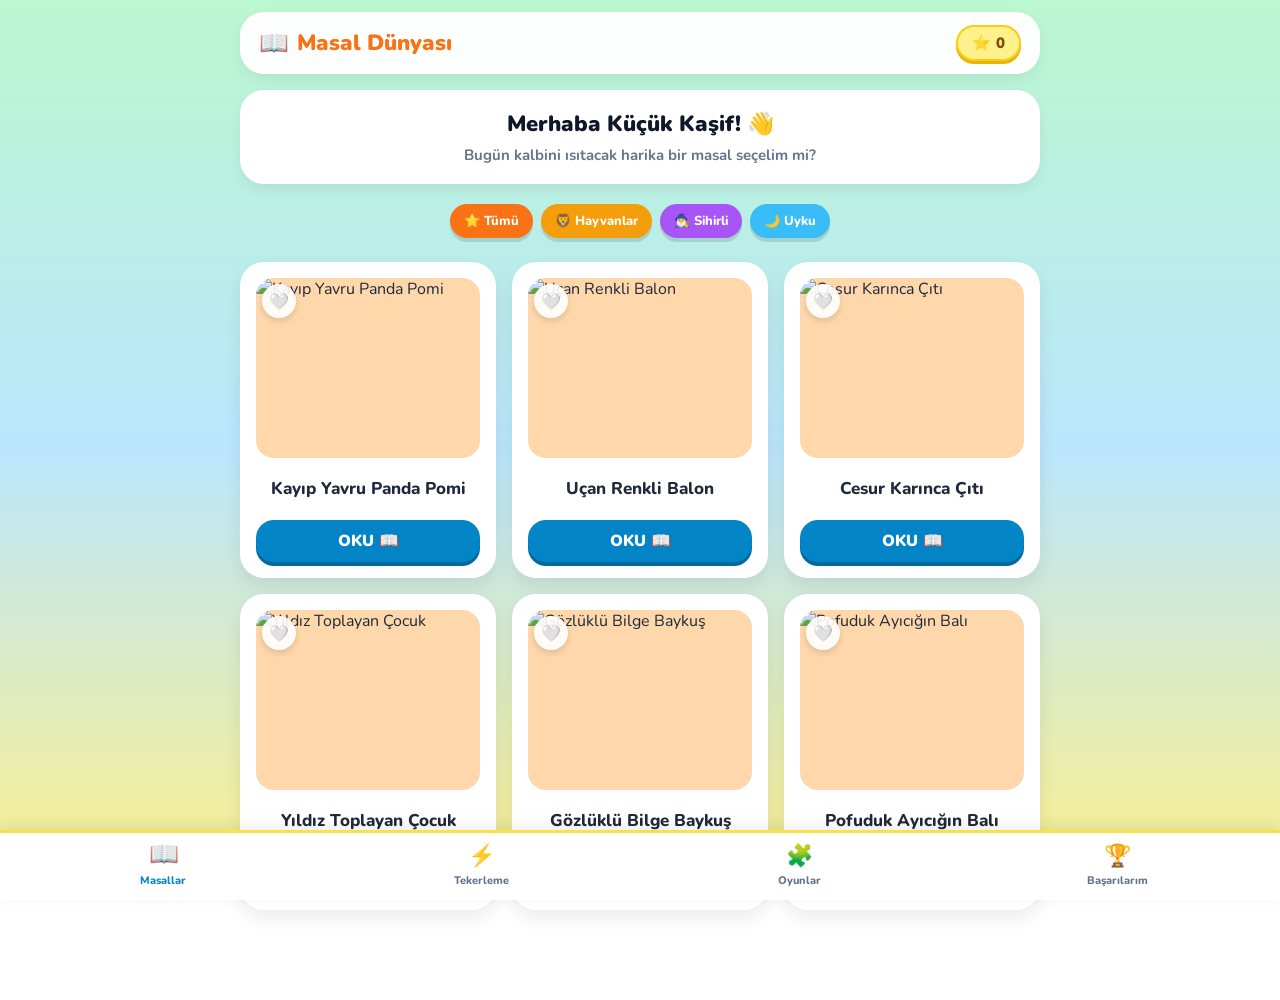
==== commit c77170dc: "app güncellemesi app görünümü eklendi. hayırlı olsun bakalım" ====
--- a/index.html
+++ b/index.html
@@ -3,59 +3,86 @@
 <head>
   <meta charset="UTF-8">
   <meta name="viewport" content="width=device-width, initial-scale=1.0, maximum-scale=1.0, user-scalable=no">
-  <title>Masal Dünyası | Masal &amp; Zeka</title>
+  <title>Masal &amp; Zeka Dünyası</title>
+  <link rel="manifest" href="manifest.json">
+  <meta name="theme-color" content="#0284c7">
   <link rel="stylesheet" href="style.css">
 </head>
 <body>
 
   <div class="container">
     
-    <header class="top-header">
-      <a href="index.html" class="top-btn">🏠 Ana Sayfa</a>
-      <a href="index.html" class="site-logo">Masal &amp; Zeka</a>
-      <button class="top-btn" onclick="alert('Sevimli masallardan birini seç ve keyifle oku!')">✨ Bilgi</button>
+    <!-- Üst Mobil Bar (Status / Gamification) -->
+    <header class="app-top-bar">
+      <a href="index.html" class="app-brand">
+        <span style="font-size:24px;">📖</span>
+        <span class="app-logo-text">Masal Dünyası</span>
+      </a>
+      <div class="star-counter-badge">
+        <span>⭐</span>
+        <span id="user-stars-count">0</span>
+      </div>
     </header>
 
-    <!-- Navigasyon Sekmeleri -->
-    <nav class="nav-tabs">
-      <a href="index.html" class="nav-tab-btn tab-masallar active">📖 Masallar</a>
-      <a href="tekerlemeler.html" class="nav-tab-btn tab-tekerlemeler">⚡ Tekerlemeler</a>
-      <a href="oyunlar.html" class="nav-tab-btn tab-oyunlar">🧩 Zeka Oyunları</a>
-    </nav>
-
-    <!-- Ana Sayfa İçerik -->
-    <main id="ana-sayfa">
-      <div class="hero-box">
-        <h1>Merhaba Küçük Kitap Kurdu!<br>Bugün Hangi Masalı Okumak İstersin?</h1>
-        <div class="category-row">
-          <button class="cat-btn cat-all" onclick="kategoriFiltrele('Tümü')">
-            <span class="cat-icon">⭐</span><span>Tümü</span>
-          </button>
-          <button class="cat-btn cat-1" onclick="kategoriFiltrele('Hayvanlar')">
-            <span class="cat-icon">🦁</span><span>Hayvanlar</span>
-          </button>
-          <button class="cat-btn cat-2" onclick="kategoriFiltrele('Sihirli')">
-            <span class="cat-icon">🧙‍♂️</span><span>Sihirli</span>
-          </button>
-          <button class="cat-btn cat-3" onclick="kategoriFiltrele('Uyku')">
-            <span class="cat-icon">🌙</span><span>Uyku</span>
-          </button>
+    <!-- Karşılama Kartı -->
+    <section class="welcome-card" id="greeting-box">
+      <h1>Merhaba Küçük Kaşif! 👋</h1>
+      <p>Bugün kalbini ısıtacak harika bir masal seçelim mi?</p>
+    </section>
+
+    <!-- Ana Masal Ekranı -->
+    <main id="ana-ekran">
+      <div class="category-row">
+        <button class="cat-btn cat-all" onclick="kategoriFiltrele('Tümü')">⭐ Tümü</button>
+        <button class="cat-btn cat-1" onclick="kategoriFiltrele('Hayvanlar')">🦁 Hayvanlar</button>
+        <button class="cat-btn cat-2" onclick="kategoriFiltrele('Sihirli')">🧙‍♂️ Sihirli</button>
+        <button class="cat-btn cat-3" onclick="kategoriFiltrele('Uyku')">🌙 Uyku</button>
+      </div>
+
+      <div id="masal-grid" class="grid-container"></div>
+    </main>
+
+    <!-- Masal Okuma Odası (Reader) -->
+    <article id="okuma-odasi" class="detail-box" style="display: none;">
+      <div class="reader-toolbar">
+        <button class="back-btn" onclick="kapatOkuma()">⬅ Masallara Dön</button>
+        <div class="font-controls">
+          <button class="font-btn" onclick="fontDegistir(-2)">A-</button>
+          <button class="font-btn" onclick="fontDegistir(2)">A+</button>
         </div>
       </div>
 
-      <div id="masal-grid" class="grid-container"></div>
-    </main>
-
-    <!-- Masal Okuma Detay Modu -->
-    <article id="okuma-alani" class="detail-box" style="display: none;">
-      <button class="back-btn" onclick="kapatMasal()">⬅ Masallara Dön</button>
+      <button id="tts-audio-btn" class="tts-btn">🔊 Masalı Sesli Dinle</button>
       <img id="detay-resim" class="detail-img" src="" alt="Kapak">
       <h1 id="detay-baslik" class="detail-title"></h1>
       <div id="detay-metin" class="detail-text"></div>
+
+      <button id="finish-btn" class="finish-story-btn" onclick="masaliBitir()">🎉 Masalı Bitirdim (+2 ⭐)</button>
     </article>
 
   </div>
 
+  <!-- Sabit Alt Mobil Menü (Bottom Navigation) -->
+  <nav class="bottom-nav">
+    <a href="index.html" class="nav-item active">
+      <span class="nav-icon">📖</span>
+      <span>Masallar</span>
+    </a>
+    <a href="tekerlemeler.html" class="nav-item">
+      <span class="nav-icon">⚡</span>
+      <span>Tekerleme</span>
+    </a>
+    <a href="oyunlar.html" class="nav-item">
+      <span class="nav-icon">🧩</span>
+      <span>Oyunlar</span>
+    </a>
+    <a href="rozetler.html" class="nav-item">
+      <span class="nav-icon">🏆</span>
+      <span>Başarılarım</span>
+    </a>
+  </nav>
+
+  <script src="app.js"></script>
   <script>
     const masallar = [
       {
@@ -99,54 +126,32 @@
         kategori: "Hayvanlar",
         resim: "https://images.unsplash.com/photo-1589656966895-2f33e7653819?w=600&auto=format&fit=crop&q=80",
         metin: `Sevimli ayıcık Boni karnı guruldayınca tatlı mı tatlı bal aramaya çıkmış. Ormanın en yaşlı meşesinde arıların kovanını bulmuş.\n\nBoni arılara nazikçe seslenmiş:\n— "Sevimli arılar, bana birazcık bal ikram eder misiniz? Ben de sizin için nehir kenarından taze kır çiçekleri getireyim."\n\nArılar bu kibar teklife çok sevinmiş. Boni'ye koca bir petek bal vermişler. Nezaket ve tatlı dil her kapıyı açarmış!`
-      },
-      {
-        id: 7,
-        baslik: "Sihirli Boya Kalemi",
-        kategori: "Sihirli",
-        resim: "https://images.unsplash.com/photo-1513364776144-60967b0f800f?w=600&auto=format&fit=crop&q=80",
-        metin: `Melis resim yapmayı çok severmiş. Bir gün masasında altın rengi bir boya kalemi bulmuş. Bu kalemle kağıda ne çizse birden canlanıyormuş!\n\nMelis önce kanatları parıldayan mavi bir kelebek çizmiş. Kelebek pırpır edip odada uçmuş! Sonra bahçedeki üşüyen kedi için sıcacık bir kulübe çizmiş. Melis sihrini sadece canlıları mutlu etmek için kullanmaya söz vermiş.`
-      },
-      {
-        id: 8,
-        baslik: "Uykucu Minik Koala",
-        kategori: "Uyku",
-        resim: "https://images.unsplash.com/photo-1540573133985-87b6da6d54a9?w=600&auto=format&fit=crop&q=80",
-        metin: `Okaliptüs ağacının yaprakları arasında yaşayan minik koala Koko esnemeye bayılırmış. Bir kere esnedi mi, yanındaki sincap da esner, kuştan kuşa uyku yayılırmış.\n\nKoko dalına sımsıkı sarılmış, taze yaprak kokusu eşliğinde gözlerini kapatmış. Ormanın tatlı rüzgarı onu bir beşik gibi sallamış ve mışıl mışıl uyumuş.`
-      },
-      {
-        id: 9,
-        baslik: "Mavi Yunus Doli",
-        kategori: "Hayvanlar",
-        resim: "https://images.unsplash.com/photo-1570481662006-a3a1374699e8?w=600&auto=format&fit=crop&q=80",
-        metin: `Doli pırıl pırıl turkuaz sularda taklalar atan meraklı bir yunustu. Deniz dibindeki mercan resifleri arasında saklambaç oynamayı çok severdi.\n\nBir gün yolunu kaybeden yavru bir deniz kaplumbağası gördü. Doli hemen ona rehberlik etti ve annesini bulana kadar yanından hiç ayrılmadı. Denizlerin en büyük zenginliği dostluktu!`
-      },
-      {
-        id: 10,
-        baslik: "Bulutların Üstündeki Şato",
-        kategori: "Sihirli",
-        resim: "https://images.unsplash.com/photo-1518709268805-4e9042af9f23?w=600&auto=format&fit=crop&q=80",
-        metin: `Gökkuşağının bittiği yerde pembe bulutlardan yapılmış bir şato varmış. Bu şatonun pencereleri şekerden, kapıları ise ışıklardanmış.\n\nŞatonun içinde yaşayan iyi kalpli rüya perileri, her gece dünya üzerindeki bütün çocuklara en neşeli rüyaları dağıtmak için masallar fısıldarmış.`
-      },
-      {
-        id: 11,
-        baslik: "Ninni Söyleyen Ay Dede",
-        kategori: "Uyku",
-        resim: "https://images.unsplash.com/photo-1532693322450-2cb5c511067d?w=600&auto=format&fit=crop&q=80",
-        metin: `Ay Dede gökyüzüne çıktığında bütün şehir yavaş yavaş uykuya hazırlanırmış. Sokak lambaları yumuşak sarı ışıklarını yakar, evlerin pencereleri tek tek kapanırmış.\n\nAy Dede gümüş ışıklarıyla pencerelere dokunur ve fısıldarmış: "Korkma güzel çocuk, yarın yeni oyunlar ve güneşli bir gün seni bekliyor. Şimdi güzelce dinlen..."`
       }
     ];
+
+    let seciliMasalId = null;
+    let aktifFontSize = 20;
 
     function listele(liste) {
       const grid = document.getElementById('masal-grid');
       grid.innerHTML = '';
-      liste.forEach(item => {
+      const okunanlar = getOkunanMasallar();
+      const favoriler = getFavoriler();
+
+      liste.forEach(m => {
+        const okunduMu = okunanlar.includes(m.id);
+        const favMi = favoriler.includes(m.id);
+
         const div = document.createElement('div');
         div.className = 'custom-card';
         div.innerHTML = `
-          <img src="${item.resim}" class="card-img" alt="${item.baslik}">
-          <div class="card-title">${item.baslik}</div>
-          <button class="action-btn btn-read" onclick="masalAc(${item.id})">OKU 📖</button>
+          <div class="card-badges">
+            <span class="read-badge" style="display:${okunduMu ? 'inline-block' : 'none'};">✓ Okundu</span>
+            <button class="fav-btn" onclick="favoriTikla(${m.id}, this)">${favMi ? '❤️' : '🤍'}</button>
+          </div>
+          <img src="${m.resim}" class="card-img" alt="${m.baslik}">
+          <div class="card-title">${m.baslik}</div>
+          <button class="action-btn btn-read" onclick="masalAc(${m.id})">OKU 📖</button>
         `;
         grid.appendChild(div);
       });
@@ -157,21 +162,54 @@
       else listele(masallar.filter(m => m.kategori === kat));
     }
 
+    function favoriTikla(id, btn) {
+      favoriDegistir(id, btn);
+    }
+
     function masalAc(id) {
       const m = masallar.find(x => x.id === id);
       if (!m) return;
+      seciliMasalId = id;
+
       document.getElementById('detay-resim').src = m.resim;
       document.getElementById('detay-baslik').innerText = m.baslik;
       document.getElementById('detay-metin').innerText = m.metin;
-      document.getElementById('ana-sayfa').style.display = 'none';
-      document.getElementById('okuma-alani').style.display = 'block';
+
+      const ttsBtn = document.getElementById('tts-audio-btn');
+      ttsBtn.onclick = () => sesliOkuDurdur(m.metin, ttsBtn);
+
+      document.getElementById('ana-ekran').style.display = 'none';
+      document.getElementById('greeting-box').style.display = 'none';
+      document.getElementById('okuma-odasi').style.display = 'block';
       window.scrollTo(0, 0);
     }
 
-    function kapatMasal() {
-      document.getElementById('okuma-alani').style.display = 'none';
-      document.getElementById('ana-sayfa').style.display = 'block';
+    function kapatOkuma() {
+      if (okumaDevamEdiyor) {
+        window.speechSynthesis.cancel();
+        okumaDevamEdiyor = false;
+      }
+      document.getElementById('okuma-odasi').style.display = 'none';
+      document.getElementById('greeting-box').style.display = 'block';
+      document.getElementById('ana-ekran').style.display = 'block';
+      listele(masallar); // Okundu rozetlerini güncellemek için
       window.scrollTo(0, 0);
+    }
+
+    function fontDegistir(fark) {
+      aktifFontSize = Math.min(28, Math.max(16, aktifFontSize + fark));
+      document.getElementById('detay-metin').style.fontSize = aktifFontSize + 'px';
+    }
+
+    function masaliBitir() {
+      if (!seciliMasalId) return;
+      const ilkDefa = masalOkunduIsaretle(seciliMasalId);
+      if (ilkDefa) {
+        alert('🎉 Tebrikler! Masalı bitirdin ve 2 Yıldız kazandın! ⭐⭐');
+      } else {
+        alert('Bu masalı daha önce tamamlamıştın, harika bir okuyucusun! 🌟');
+      }
+      kapatOkuma();
     }
 
     listele(masallar);
--- a/style.css
+++ b/style.css
@@ -1,4 +1,3 @@
-/* Ortak Çocuk Teması Stilleri */
 @import url('https://fonts.googleapis.com/css2?family=Nunito:wght@400;600;700;800;900&display=swap');
 
 * {
@@ -15,104 +14,77 @@
   font-family: 'Nunito', -apple-system, BlinkMacSystemFont, sans-serif;
   color: #1e293b;
   min-height: 100vh;
-  padding: 16px 12px 60px 12px;
+  padding: 12px 12px 90px 12px; /* Alttaki menü payı */
 }
 
 .container {
-  max-width: 900px;
+  max-width: 800px;
   margin: 0 auto;
 }
 
-/* Üst Bar */
-.top-header {
+/* Üst Mobil Uygulama Barı */
+.app-top-bar {
   display: flex;
   justify-content: space-between;
   align-items: center;
-  margin-bottom: 20px;
-}
-
-.top-btn {
+  background: rgba(255, 255, 255, 0.95);
+  backdrop-filter: blur(8px);
+  padding: 10px 16px;
+  border-radius: 24px;
+  box-shadow: 0 6px 16px rgba(0,0,0,0.06);
+  margin-bottom: 16px;
+  border: 3px solid #ffffff;
+}
+
+.app-brand {
+  display: flex;
+  align-items: center;
+  gap: 8px;
+  text-decoration: none;
+}
+
+.app-logo-text {
+  font-size: 22px;
+  font-weight: 900;
+  color: #f97316;
+}
+
+.star-counter-badge {
+  background: #fef08a;
+  border: 2px solid #facc15;
+  padding: 6px 14px;
+  border-radius: 20px;
+  font-weight: 900;
+  color: #854d0e;
+  font-size: 15px;
+  display: flex;
+  align-items: center;
+  gap: 5px;
+  box-shadow: 0 3px 0 #eab308;
+}
+
+/* Karşılama ve Motivasyon Kartı */
+.welcome-card {
   background: #ffffff;
-  border: 3px solid #fde047;
-  border-radius: 20px;
-  padding: 8px 16px;
-  font-size: 15px;
-  font-weight: 800;
-  color: #ea580c;
-  box-shadow: 0 4px 0 #facc15;
-  cursor: pointer;
-  text-decoration: none;
-  display: inline-flex;
-  align-items: center;
-  gap: 6px;
-}
-
-.top-btn:active {
-  transform: translateY(2px);
-  box-shadow: 0 2px 0 #facc15;
-}
-
-.site-logo {
-  font-size: 30px;
-  font-weight: 900;
-  color: #f97316;
-  text-shadow: 2px 2px 0px #ffffff, 4px 4px 0px #fed7aa;
-  text-align: center;
-  text-decoration: none;
-}
-
-/* Navigasyon / Sayfa Geçiş Sekmeleri */
-.nav-tabs {
-  display: flex;
-  justify-content: center;
-  gap: 10px;
-  margin-bottom: 24px;
-  flex-wrap: wrap;
-}
-
-.nav-tab-btn {
-  flex: 1;
-  min-width: 130px;
-  max-width: 220px;
-  padding: 12px 10px;
-  border-radius: 22px;
-  border: 4px solid #ffffff;
-  font-size: 15px;
-  font-weight: 900;
-  text-align: center;
-  text-decoration: none;
-  color: #ffffff;
-  box-shadow: 0 6px 12px rgba(0,0,0,0.1);
-  display: flex;
-  align-items: center;
-  justify-content: center;
-  gap: 6px;
-  transition: all 0.2s;
-}
-
-.tab-masallar { background: #0284c7; }
-.tab-tekerlemeler { background: #059669; }
-.tab-oyunlar { background: #9333ea; }
-
-.nav-tab-btn.active {
-  transform: translateY(-2px);
-  border-color: #fde047;
-  box-shadow: 0 8px 16px rgba(0,0,0,0.18);
-  filter: brightness(1.08);
-}
-
-/* Karşılama Başlığı */
-.hero-box {
+  border-radius: 24px;
+  padding: 16px;
   text-align: center;
   margin-bottom: 20px;
-}
-
-.hero-box h1 {
-  font-size: 24px;
-  font-weight: 800;
+  box-shadow: 0 6px 14px rgba(0,0,0,0.06);
+  border: 3px solid #ffffff;
+}
+
+.welcome-card h1 {
+  font-size: 22px;
+  font-weight: 900;
   color: #0f172a;
-  line-height: 1.3;
-  margin-bottom: 16px;
+  margin-bottom: 6px;
+}
+
+.welcome-card p {
+  font-size: 15px;
+  font-weight: 700;
+  color: #64748b;
 }
 
 /* Kategori Hapları */
@@ -120,40 +92,37 @@
   display: flex;
   justify-content: center;
   gap: 8px;
-  flex-wrap: wrap;
+  overflow-x: auto;
+  padding-bottom: 8px;
+  margin-bottom: 16px;
 }
 
 .cat-btn {
-  display: flex;
-  flex-direction: column;
-  align-items: center;
-  justify-content: center;
-  min-width: 78px;
-  padding: 8px 6px;
+  flex-shrink: 0;
+  display: flex;
+  align-items: center;
+  gap: 6px;
+  padding: 8px 14px;
   border-radius: 18px;
   border: none;
   font-family: inherit;
-  font-size: 12px;
-  font-weight: 800;
-  color: #ffffff;
-  box-shadow: 0 4px 0 rgba(0,0,0,0.15);
-  cursor: pointer;
-}
-
-.cat-btn:active { transform: translateY(2px); box-shadow: 0 2px 0 rgba(0,0,0,0.15); }
-.cat-icon { font-size: 26px; margin-bottom: 2px; }
+  font-size: 13px;
+  font-weight: 800;
+  color: #ffffff;
+  box-shadow: 0 4px 0 rgba(0,0,0,0.12);
+  cursor: pointer;
+}
+
 .cat-all { background: #f97316; }
 .cat-1   { background: #f59e0b; }
 .cat-2   { background: #a855f7; }
 .cat-3   { background: #38bdf8; }
-.cat-4   { background: #10b981; }
-
-/* Grid Düzeni */
+
+/* Grid Kartlar */
 .grid-container {
   display: grid;
-  grid-template-columns: repeat(auto-fill, minmax(240px, 1fr));
-  gap: 18px;
-  margin-top: 20px;
+  grid-template-columns: repeat(auto-fill, minmax(220px, 1fr));
+  gap: 16px;
 }
 
 .custom-card {
@@ -164,37 +133,62 @@
   flex-direction: column;
   padding: 12px;
   border: 4px solid #ffffff;
+  position: relative;
+}
+
+/* Rozetler ve Favori Butonu */
+.card-badges {
+  position: absolute;
+  top: 18px;
+  left: 18px;
+  right: 18px;
+  display: flex;
+  justify-content: space-between;
+  pointer-events: none;
+}
+
+.read-badge {
+  background: #22c55e;
+  color: #ffffff;
+  padding: 4px 10px;
+  border-radius: 14px;
+  font-size: 11px;
+  font-weight: 900;
+  box-shadow: 0 3px 6px rgba(0,0,0,0.15);
+  display: none; /* Dinamik JS ile açılır */
+}
+
+.fav-btn {
+  pointer-events: auto;
+  background: rgba(255,255,255,0.9);
+  border: none;
+  width: 34px;
+  height: 34px;
+  border-radius: 50%;
+  font-size: 16px;
+  cursor: pointer;
+  display: flex;
+  align-items: center;
+  justify-content: center;
+  box-shadow: 0 3px 6px rgba(0,0,0,0.12);
 }
 
 .card-img {
   width: 100%;
-  height: 200px;
+  height: 180px;
   border-radius: 18px;
   object-fit: cover;
   background: #fed7aa;
-  display: block;
-}
-
-.game-icon-card {
-  width: 100%;
-  height: 200px;
-  border-radius: 18px;
-  display: flex;
-  flex-direction: column;
-  align-items: center;
-  justify-content: center;
-  font-size: 64px;
-  box-shadow: inset 0 0 20px rgba(0,0,0,0.05);
 }
 
 .card-title {
-  font-size: 18px;
+  font-size: 17px;
   font-weight: 800;
   color: #1e293b;
-  margin: 12px 0;
+  margin: 10px 0;
   text-align: center;
   line-height: 1.25;
-  min-height: 44px;
+  min-height: 42px;
   display: flex;
   align-items: center;
   justify-content: center;
@@ -203,12 +197,12 @@
 .action-btn {
   color: #ffffff;
   border-radius: 18px;
-  padding: 12px;
+  padding: 10px;
   text-align: center;
   border: none;
   font-family: inherit;
-  font-size: 17px;
-  font-weight: 800;
+  font-size: 16px;
+  font-weight: 900;
   cursor: pointer;
   display: block;
   width: 100%;
@@ -216,32 +210,92 @@
   margin-top: auto;
 }
 
-.action-btn:active { transform: translateY(2px); }
-.btn-read { background: #06b6d4; box-shadow: 0 4px 0 #0891b2; }
+.btn-read { background: #0284c7; box-shadow: 0 4px 0 #0369a1; }
 .btn-play { background: #9333ea; box-shadow: 0 4px 0 #7e22ce; }
 
-/* Okuma ve Detay Sayfası */
+/* Okuma Odası (Reader) */
 .detail-box {
   background: #ffffff;
   border-radius: 28px;
-  padding: 24px;
+  padding: 20px;
   box-shadow: 0 10px 25px rgba(0,0,0,0.08);
 }
 
+.reader-toolbar {
+  display: flex;
+  justify-content: space-between;
+  align-items: center;
+  margin-bottom: 16px;
+  flex-wrap: wrap;
+  gap: 10px;
+}
+
+.back-btn {
+  background: #facc15;
+  color: #78350f;
+  font-weight: 800;
+  padding: 8px 16px;
+  border-radius: 16px;
+  border: none;
+  font-family: inherit;
+  font-size: 14px;
+  box-shadow: 0 3px 0 #eab308;
+  cursor: pointer;
+}
+
+.font-controls {
+  display: flex;
+  gap: 6px;
+}
+
+.font-btn {
+  background: #f1f5f9;
+  border: 2px solid #cbd5e1;
+  padding: 6px 12px;
+  border-radius: 12px;
+  font-weight: 800;
+  font-size: 14px;
+  cursor: pointer;
+}
+
+/* Sesli Dinleme Butonu */
+.tts-btn {
+  background: #9333ea;
+  color: #ffffff;
+  border: none;
+  padding: 10px 18px;
+  border-radius: 18px;
+  font-weight: 900;
+  font-size: 15px;
+  display: inline-flex;
+  align-items: center;
+  gap: 8px;
+  box-shadow: 0 4px 0 #6b21a8;
+  cursor: pointer;
+  margin-bottom: 16px;
+  width: 100%;
+  justify-content: center;
+}
+
+.tts-btn.playing {
+  background: #ef4444;
+  box-shadow: 0 4px 0 #b91c1c;
+}
+
 .detail-img {
   width: 100%;
-  max-height: 360px;
+  max-height: 320px;
   object-fit: cover;
   border-radius: 20px;
-  margin-bottom: 20px;
+  margin-bottom: 16px;
 }
 
 .detail-title {
-  font-size: 26px;
+  font-size: 24px;
   font-weight: 900;
   color: #ea580c;
   text-align: center;
-  margin-bottom: 20px;
+  margin-bottom: 16px;
 }
 
 .detail-text {
@@ -252,20 +306,58 @@
   user-select: text;
 }
 
-.back-btn {
-  background: #facc15;
-  color: #78350f;
-  font-weight: 800;
-  padding: 10px 20px;
-  border-radius: 16px;
-  border: none;
-  font-family: inherit;
-  font-size: 15px;
-  box-shadow: 0 4px 0 #eab308;
-  cursor: pointer;
-  margin-bottom: 20px;
-  display: inline-flex;
-  align-items: center;
-  gap: 6px;
+/* Masalı Bitirdim Butonu */
+.finish-story-btn {
+  background: #22c55e;
+  color: #ffffff;
+  border: none;
+  border-radius: 20px;
+  padding: 14px;
+  font-size: 18px;
+  font-weight: 900;
+  box-shadow: 0 5px 0 #15803d;
+  display: block;
+  width: 100%;
+  margin-top: 24px;
+  cursor: pointer;
+}
+
+/* SABİT ALT MENÜ (Bottom App Navigation) */
+.bottom-nav {
+  position: fixed;
+  bottom: 0;
+  left: 0;
+  right: 0;
+  background: #ffffff;
+  border-top: 3px solid #fde047;
+  display: flex;
+  justify-content: space-around;
+  padding: 8px 4px 12px 4px;
+  box-shadow: 0 -4px 15px rgba(0,0,0,0.08);
+  z-index: 999;
+}
+
+.nav-item {
+  display: flex;
+  flex-direction: column;
+  align-items: center;
   text-decoration: none;
-}
+  color: #64748b;
+  font-size: 11px;
+  font-weight: 800;
+  flex: 1;
+}
+
+.nav-item.active {
+  color: #0284c7;
+}
+
+.nav-icon {
+  font-size: 22px;
+  margin-bottom: 2px;
+  transition: transform 0.2s;
+}
+
+.nav-item.active .nav-icon {
+  transform: translateY(-2px) scale(1.1);
+}
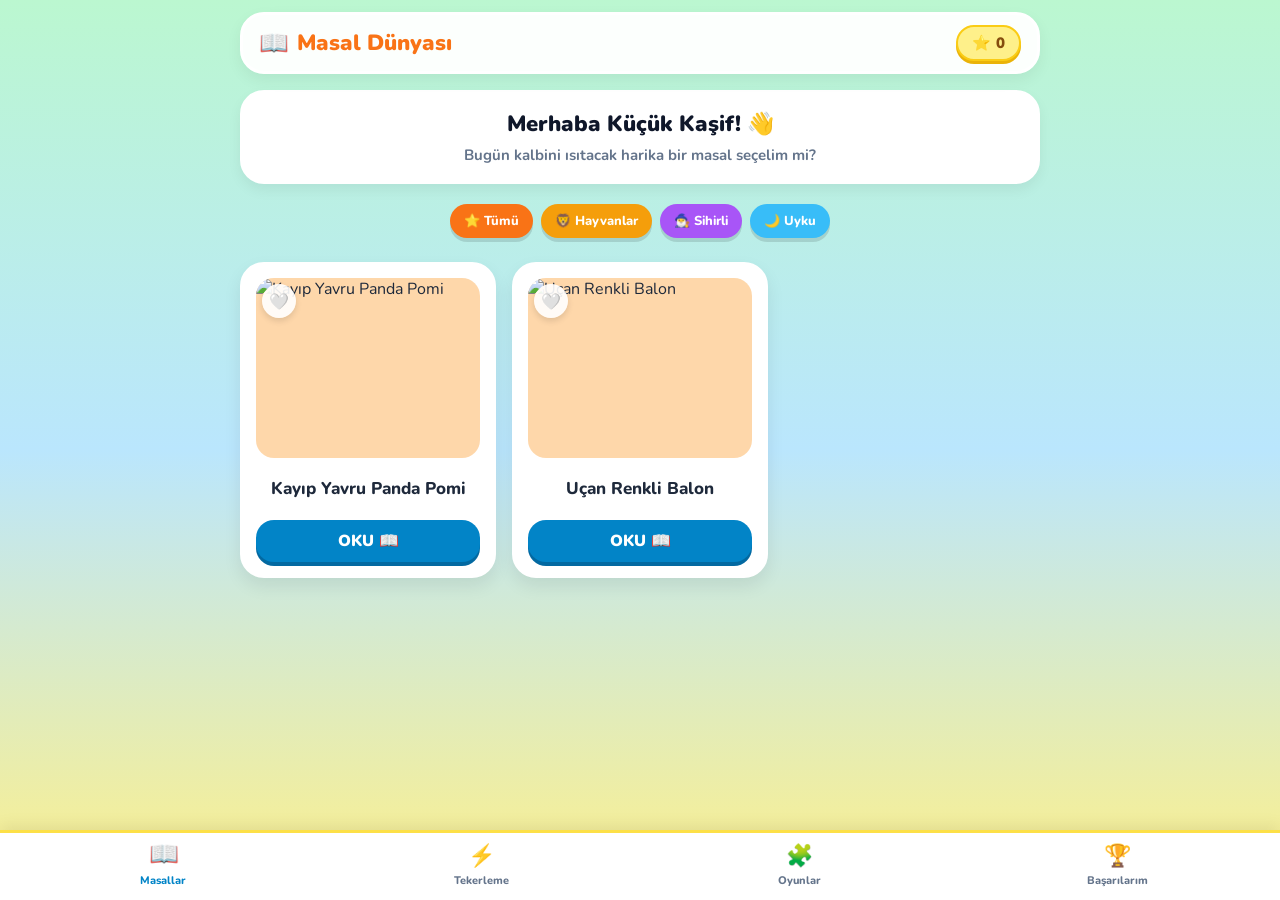
==== commit 479482ca: "Update index.html" ====
--- a/index.html
+++ b/index.html
@@ -84,51 +84,15 @@
 
   <script src="app.js"></script>
   <script>
-    const masallar = [
-      {
-        id: 1,
-        baslik: "Kayıp Yavru Panda Pomi",
-        kategori: "Hayvanlar",
-        resim: "https://images.unsplash.com/photo-1564349683136-77e08dba1ef7?w=600&auto=format&fit=crop&q=80",
-        metin: `Bir zamanlar yemyeşil bambu ağaçlarıyla çevrili Sihirli Orman'da sevimli bir yavru panda yaşarmış. Adı Pomi imiş. Pomi pamuk gibi yumuşacık tüyleri ve meraklı gözleriyle ormanın en neşeli yavrusuymuş.\n\nBir akşamüstü uçuşan sarı bir ateş böceğinin peşine takılmış. Zıplamış, koşmuş, yuvarlanmış... Durup baktığında ailesini görememiş. Orman biraz karanlık ve sessiz görünüyormuş.\n\nTam burnunu çekip ağlayacakken ayağının dibinde altın sarısı bir orman feneri parlamış. Feneri patisiyle tuttuğunda ağaçtaki sevimli Bilge Baykuş seslenmiş:\n— "Korkma küçük Pomi! İçindeki cesaret ve bu fenerin ışıltısı seni ailene götürecek. Işığı takip et!"\n\nPomi adımlarını hızlandırmış ve az sonra onu arayan annesinin yumuşak kucağına kavuşmuş. Annesi ona sarılıp fısıldamış:\n— "Ne kadar karanlık olursa olsun, kalbindeki minik bir umut her zaman yolunu aydınlatır."\n\nPomi o gece lezzetli bambularını yiyip tatlı bir uykuya dalmış. İyi uykular tatlı rüyalar! 🌙✨`
-      },
-      {
-        id: 2,
-        baslik: "Uçan Renkli Balon",
-        kategori: "Uyku",
-        resim: "https://images.unsplash.com/photo-1507608616759-54f48f0af0ee?w=600&auto=format&fit=crop&q=80",
-        metin: `Gökyüzünde rengarenk süzülen neşeli bir sıcak hava balonu varmış. Sarı, kırmızı ve gök mavisi desenleri pamuk gibi bulutların arasında ışıldarmış.\n\nRüzgar tatlı bir ninni gibi esmiş, balonu bulutların bile üstüne çıkarmış. Balon göç eden kuşlara el sallamış, güneşe gülümsemiş. Akşam olunca gökyüzü laciverte bürünmüş, yıldızlar tek tek yanmış. Balon yumuşacık bir buluta yaslanıp derin bir uykuya dalmış.`
-      },
-      {
-        id: 3,
-        baslik: "Cesur Karınca Çıtı",
-        kategori: "Hayvanlar",
-        resim: "https://images.unsplash.com/photo-1518709268805-4e9042af9f23?w=600&auto=format&fit=crop&q=80",
-        metin: `Minik karınca Çıtı yuvasına kocaman bir buğday tanesi taşımak istiyormuş. Buğday tanesi kendi boyundan tam üç kat büyükmüş!\n\nArkadaşları "Bunu tek başına taşıyamazsın, çok ağır" demişler. Ama Çıtı pes etmemiş. Önce taneyi biraz itmiş, sonra biraz çekmiş. Yavaş yavaş ama kararlılıkla buğdayı yuvasına kadar ulaştırmış. Ormandaki herkes anlamış ki: Azim ve sabır, boydan çok daha güçlüdür!`
-      },
-      {
-        id: 4,
-        baslik: "Yıldız Toplayan Çocuk",
-        kategori: "Sihirli",
-        resim: "https://images.unsplash.com/photo-1532767153582-b1a0e5145009?w=600&auto=format&fit=crop&q=80",
-        metin: `Küçük Arda her gece penceresinden gökyüzünü izlermiş. Bir gece parlak bir yıldız odasının pervazına konmuş. Yıldız konuşabiliyormuş!\n\n— "Merhaba Arda! Bu gece gökyüzünde ışığı azalan yıldızlara yardım etmek ister misin?"\n\nArda sihirli bir rüyaya dalar gibi yıldızın peşinden uçmuş. Elindeki sevgi dolu sözcüklerle parıltısı azalan yıldızları tek tek parlatmış. O günden sonra ne zaman göğe baksa, parlayan yıldızların ona göz kırptığını bilirmiş.`
-      },
-      {
-        id: 5,
-        baslik: "Gözlüklü Bilge Baykuş",
-        kategori: "Hayvanlar",
-        resim: "https://images.unsplash.com/photo-1543549790-8b5f4a028cfb?w=600&auto=format&fit=crop&q=80",
-        metin: `Ormandaki ulu çınarın en üst dalında yaşayan Bilge Baykuş kitap okumayı çok severmiş. Ağaç kovuğunda yapraklardan yapılmış yüzlerce kitabı varmış.\n\nOrmanın minik hayvanları ne zaman bir şey öğrenmek istese onun yanına koşarmış:\n— "Ağaçlar kışın neden yaprak döker?"\n— "Gökkuşağı nasıl oluşur?"\n\nBilge Baykuş gülümseyerek kitaplarını açar, onlara doğanın harika sırlarını anlatırmış.`
-      },
-      {
-        id: 6,
-        baslik: "Pofuduk Ayıcığın Balı",
-        kategori: "Hayvanlar",
-        resim: "https://images.unsplash.com/photo-1589656966895-2f33e7653819?w=600&auto=format&fit=crop&q=80",
-        metin: `Sevimli ayıcık Boni karnı guruldayınca tatlı mı tatlı bal aramaya çıkmış. Ormanın en yaşlı meşesinde arıların kovanını bulmuş.\n\nBoni arılara nazikçe seslenmiş:\n— "Sevimli arılar, bana birazcık bal ikram eder misiniz? Ben de sizin için nehir kenarından taze kır çiçekleri getireyim."\n\nArılar bu kibar teklife çok sevinmiş. Boni'ye koca bir petek bal vermişler. Nezaket ve tatlı dil her kapıyı açarmış!`
-      }
-    ];
+    let masallar = [];
 
+fetch('masallar.json')
+  .then(res => res.json())
+  .then(data => {
+    masallar = data;
+    listele(masallar);
+  })
+  .catch(err => console.error("Masallar yüklenemedi:", err));
     let seciliMasalId = null;
     let aktifFontSize = 20;
 
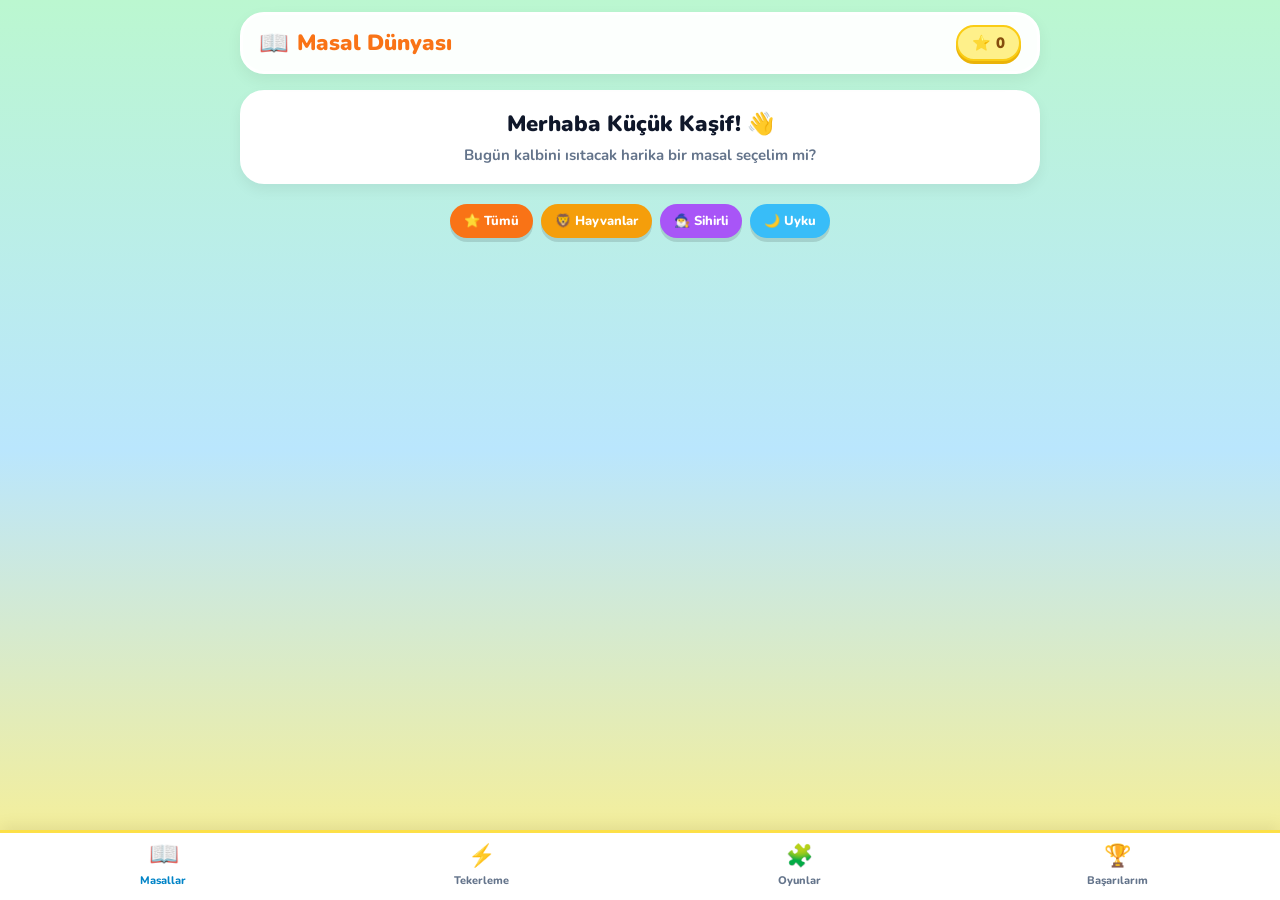
==== commit ea5c5e4a: "Update index.html" ====
--- a/index.html
+++ b/index.html
@@ -84,17 +84,34 @@
 
   <script src="app.js"></script>
   <script>
-    let masallar = [];
+  let masallar = [];
 
-fetch('masallar.json')
-  .then(res => res.json())
-  .then(data => {
-    masallar = data;
-    listele(masallar);
-  })
-  .catch(err => console.error("Masallar yüklenemedi:", err));
-    let seciliMasalId = null;
-    let aktifFontSize = 20;
+    // Google Sheets Bağlantısı
+    const SHEET_ID = '18Kyr4JCnu4goQzZiZnyXj90xhq_mdeoeWRwDwSLwn34';
+    const URL = `https://docs.google.com/spreadsheets/d/${SHEET_ID}/gviz/tq?tqx=out:json&sheet=Masallar`;
+
+    function masallariGetir() {
+      fetch(URL)
+        .then(res => res.text())
+        .then(data => {
+          // Google Sheets yanıtını temiz JSON'a çevir
+          const json = JSON.parse(data.substring(47).slice(0, -2));
+          masallar = json.table.rows.map(row => ({
+            id: Number(row.c[0]?.v || 0),
+            baslik: String(row.c[1]?.v || ''),
+            kategori: String(row.c[2]?.v || 'Hayvanlar'),
+            resim: String(row.c[3]?.v || ''),
+            metin: String(row.c[4]?.v || '')
+          }));
+          listele(masallar);
+        })
+        .catch(err => {
+          console.error("Tablodan veri çekilemedi:", err);
+        });
+    }
+
+    // Sayfa açıldığında tablodan çek
+    masallariGetir();
 
     function listele(liste) {
       const grid = document.getElementById('masal-grid');
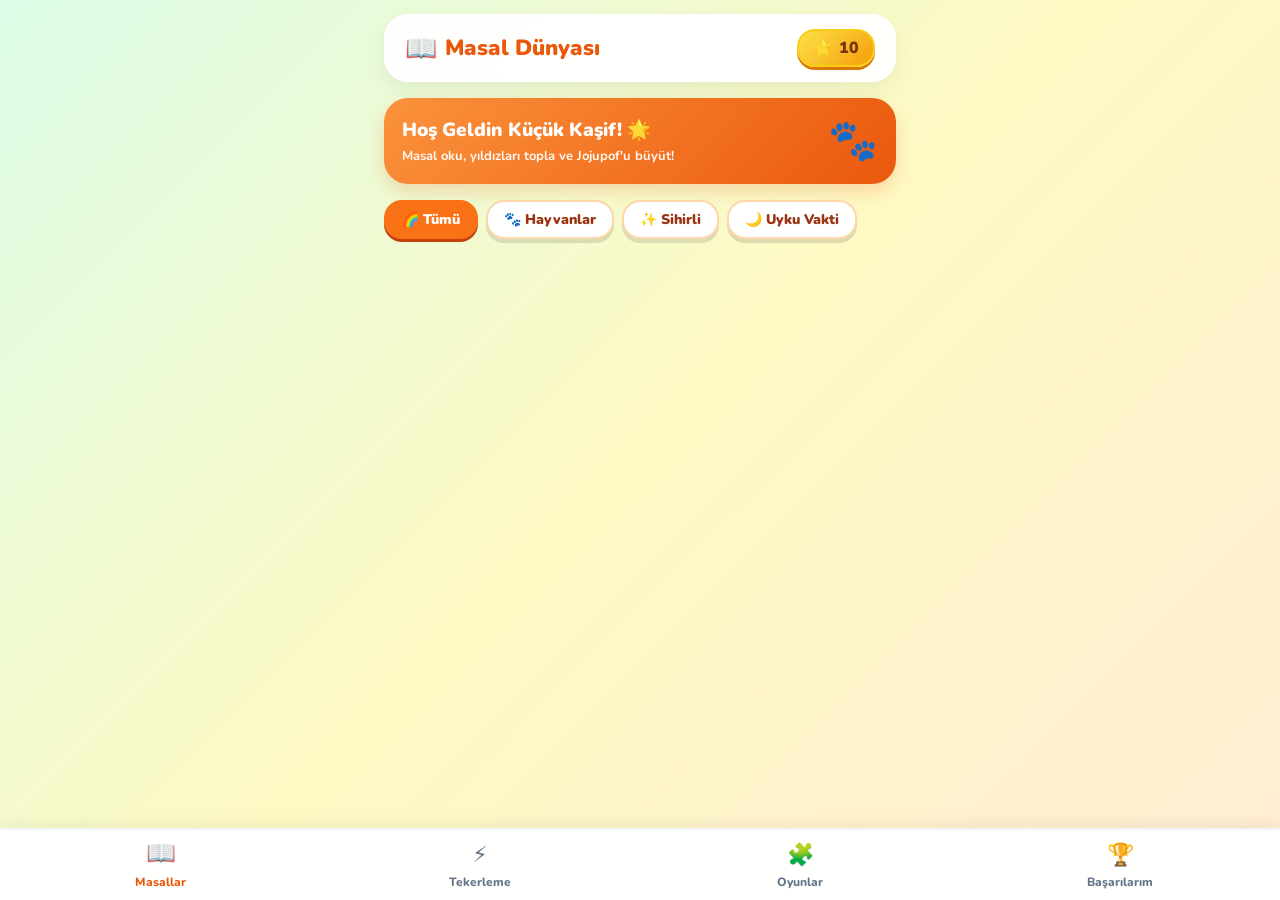
==== commit 48b3ae2e: "Update index.html" ====
--- a/index.html
+++ b/index.html
@@ -3,20 +3,350 @@
 <head>
   <meta charset="UTF-8">
   <meta name="viewport" content="width=device-width, initial-scale=1.0, maximum-scale=1.0, user-scalable=no">
-  <title>Masal &amp; Zeka Dünyası</title>
+  <title>Masal Dünyası | Masal &amp; Zeka</title>
   <link rel="manifest" href="manifest.json">
-  <meta name="theme-color" content="#0284c7">
   <link rel="stylesheet" href="style.css">
+  <style>
+    * { box-sizing: border-box; -webkit-tap-highlight-color: transparent; }
+    body {
+      font-family: 'Nunito', 'Segoe UI', system-ui, sans-serif;
+      background: linear-gradient(135deg, #dcfce7 0%, #fef9c3 50%, #ffedd5 100%);
+      background-attachment: fixed;
+      margin: 0;
+      padding: 0 0 95px 0;
+      color: #1e293b;
+    }
+    .container { max-width: 540px; margin: 0 auto; padding: 14px; }
+
+    /* Üst Bar */
+    .app-top-bar {
+      display: flex;
+      justify-content: space-between;
+      align-items: center;
+      background: rgba(255, 255, 255, 0.95);
+      padding: 12px 18px;
+      border-radius: 24px;
+      box-shadow: 0 8px 20px rgba(0,0,0,0.06);
+      margin-bottom: 16px;
+      border: 3px solid #ffffff;
+    }
+    .app-brand {
+      display: flex;
+      align-items: center;
+      gap: 8px;
+      text-decoration: none;
+      font-size: 22px;
+      font-weight: 900;
+      color: #ea580c;
+    }
+    .star-counter-badge {
+      background: linear-gradient(135deg, #fde047, #f59e0b);
+      color: #78350f;
+      font-weight: 900;
+      padding: 6px 14px;
+      border-radius: 18px;
+      display: flex;
+      align-items: center;
+      gap: 6px;
+      font-size: 16px;
+      box-shadow: 0 3px 0 #d97706;
+    }
+
+    /* Karşılama & Kategori Barı */
+    .greeting-banner {
+      background: linear-gradient(135deg, #fb923c 0%, #ea580c 100%);
+      color: #ffffff;
+      padding: 16px 18px;
+      border-radius: 24px;
+      margin-bottom: 16px;
+      box-shadow: 0 8px 18px rgba(234, 88, 12, 0.2);
+      display: flex;
+      align-items: center;
+      justify-content: space-between;
+    }
+    .greeting-banner h2 { margin: 0 0 4px 0; font-size: 19px; font-weight: 900; }
+    .greeting-banner p { margin: 0; font-size: 13px; opacity: 0.95; font-weight: 700; }
+
+    .category-pills {
+      display: flex;
+      gap: 8px;
+      overflow-x: auto;
+      padding-bottom: 10px;
+      margin-bottom: 12px;
+    }
+    .cat-btn {
+      background: #ffffff;
+      border: 2px solid #fed7aa;
+      color: #9a3412;
+      padding: 8px 16px;
+      border-radius: 18px;
+      font-weight: 900;
+      font-size: 14px;
+      cursor: pointer;
+      white-space: nowrap;
+      font-family: inherit;
+    }
+    .cat-btn.active {
+      background: #f97316;
+      color: #ffffff;
+      border-color: #f97316;
+      box-shadow: 0 3px 0 #c2410c;
+    }
+
+    /* Masal Kartları */
+    .masal-grid {
+      display: grid;
+      grid-template-columns: repeat(2, 1fr);
+      gap: 14px;
+    }
+    @media(max-width: 400px) { .masal-grid { grid-template-columns: 1fr; } }
+    .custom-card {
+      background: #ffffff;
+      border-radius: 24px;
+      padding: 12px;
+      box-shadow: 0 8px 20px rgba(0,0,0,0.06);
+      border: 3px solid #ffffff;
+      display: flex;
+      flex-direction: column;
+      justify-content: space-between;
+      position: relative;
+    }
+    .card-badges {
+      position: absolute;
+      top: 18px;
+      left: 18px;
+      right: 18px;
+      display: flex;
+      justify-content: space-between;
+      align-items: center;
+      z-index: 2;
+    }
+    .read-badge {
+      background: #22c55e;
+      color: #fff;
+      font-size: 11px;
+      font-weight: 900;
+      padding: 4px 10px;
+      border-radius: 12px;
+      box-shadow: 0 2px 6px rgba(0,0,0,0.2);
+    }
+    .fav-btn {
+      background: rgba(255,255,255,0.9);
+      border: none;
+      width: 34px;
+      height: 34px;
+      border-radius: 50%;
+      font-size: 17px;
+      cursor: pointer;
+      margin-left: auto;
+      box-shadow: 0 2px 6px rgba(0,0,0,0.15);
+    }
+    .card-img {
+      width: 100%;
+      height: 135px;
+      object-fit: cover;
+      border-radius: 18px;
+      margin-bottom: 10px;
+    }
+    .card-title {
+      font-size: 16px;
+      font-weight: 900;
+      color: #0f172a;
+      margin-bottom: 10px;
+      text-align: center;
+    }
+    .btn-read {
+      width: 100%;
+      padding: 10px;
+      border-radius: 16px;
+      border: none;
+      background: linear-gradient(90deg, #f97316, #ea580c);
+      color: #fff;
+      font-weight: 900;
+      font-size: 15px;
+      cursor: pointer;
+      box-shadow: 0 4px 0 #c2410c;
+      font-family: inherit;
+    }
+
+    /* ========================================================
+       1. İSTEK: EXCEL GİBİ DONan (STICKY) OKUMA KONTROL PANELİ
+       ======================================================== */
+    .sticky-reading-controls {
+      position: sticky;
+      top: 8px;
+      z-index: 90;
+      background: rgba(255, 255, 255, 0.96);
+      backdrop-filter: blur(10px);
+      padding: 12px;
+      border-radius: 24px;
+      box-shadow: 0 10px 25px rgba(0, 0, 0, 0.12);
+      border: 3px solid #fed7aa;
+      margin-bottom: 16px;
+    }
+    .controls-top-row {
+      display: flex;
+      justify-content: space-between;
+      align-items: center;
+      gap: 8px;
+      margin-bottom: 10px;
+    }
+    .btn-back-stories {
+      background: #facc15;
+      color: #713f12;
+      border: none;
+      padding: 10px 14px;
+      border-radius: 16px;
+      font-weight: 900;
+      font-size: 14px;
+      cursor: pointer;
+      box-shadow: 0 3px 0 #ca8a04;
+      font-family: inherit;
+    }
+    .font-controls-group {
+      display: flex;
+      gap: 6px;
+      align-items: center;
+    }
+    .font-btn {
+      background: #f8fafc;
+      border: 2px solid #cbd5e1;
+      color: #1e293b;
+      padding: 8px 13px;
+      border-radius: 14px;
+      font-weight: 900;
+      font-size: 15px;
+      cursor: pointer;
+      box-shadow: 0 3px 0 #cbd5e1;
+      font-family: inherit;
+    }
+    .font-btn:active { transform: translateY(2px); box-shadow: none; }
+    
+    .btn-tts-full {
+      width: 100%;
+      padding: 11px;
+      border-radius: 18px;
+      border: none;
+      background: linear-gradient(90deg, #9333ea, #7e22ce);
+      color: #ffffff;
+      font-weight: 900;
+      font-size: 15px;
+      cursor: pointer;
+      box-shadow: 0 4px 0 #581c87;
+      font-family: inherit;
+      display: flex;
+      align-items: center;
+      justify-content: center;
+      gap: 8px;
+    }
+
+    /* ========================================================
+       3. İSTEK: ÇOCUKLARA ÖZEL MASAL KİTABI OKUMA ALANI
+       ======================================================== */
+    .storybook-page {
+      background: #fffdf5;
+      border-radius: 30px;
+      padding: 18px 18px 26px 18px;
+      border: 4px solid #fde68a;
+      box-shadow: 0 12px 30px rgba(180, 83, 9, 0.1), inset 0 0 24px rgba(254, 240, 138, 0.35);
+      transition: all 0.3s ease;
+    }
+    .storybook-page.night-mode {
+      background: #1e1b4b;
+      border-color: #4338ca;
+      color: #f8fafc;
+      box-shadow: 0 12px 30px rgba(0, 0, 0, 0.4);
+    }
+    .story-hero-img {
+      width: 100%;
+      max-height: 250px;
+      object-fit: cover;
+      border-radius: 22px;
+      border: 4px solid #ffffff;
+      box-shadow: 0 6px 16px rgba(0,0,0,0.1);
+      margin-bottom: 16px;
+    }
+    .story-decor-stars {
+      text-align: center;
+      font-size: 18px;
+      letter-spacing: 6px;
+      margin-bottom: 4px;
+    }
+    .story-main-title {
+      text-align: center;
+      font-size: 25px;
+      font-weight: 900;
+      color: #ea580c;
+      margin: 0 0 16px 0;
+    }
+    .storybook-page.night-mode .story-main-title {
+      color: #fde047;
+    }
+    
+    /* Masal Metni */
+    #detay-metin {
+      font-size: 21px;
+      line-height: 1.85;
+      font-weight: 700;
+      color: #334155;
+      white-space: pre-line;
+      text-align: left;
+      padding: 6px 4px;
+      margin-bottom: 22px;
+    }
+    .storybook-page.night-mode #detay-metin {
+      color: #e2e8f0;
+    }
+
+    .btn-finish-story {
+      width: 100%;
+      padding: 15px;
+      border-radius: 20px;
+      border: none;
+      background: linear-gradient(90deg, #10b981, #059669);
+      color: #ffffff;
+      font-size: 17px;
+      font-weight: 900;
+      cursor: pointer;
+      box-shadow: 0 5px 0 #047857;
+      font-family: inherit;
+    }
+
+    /* Alt Menü */
+    .bottom-nav {
+      position: fixed;
+      bottom: 0; left: 0; right: 0;
+      background: rgba(255,255,255,0.96);
+      backdrop-filter: blur(10px);
+      display: flex;
+      justify-content: space-around;
+      padding: 10px 0;
+      box-shadow: 0 -4px 16px rgba(0,0,0,0.06);
+      border-top: 2px solid #f1f5f9;
+      z-index: 100;
+    }
+    .nav-item {
+      text-decoration: none;
+      color: #64748b;
+      font-size: 12px;
+      font-weight: 800;
+      display: flex;
+      flex-direction: column;
+      align-items: center;
+      gap: 2px;
+    }
+    .nav-item.active { color: #ea580c; }
+    .nav-icon { font-size: 22px; }
+  </style>
 </head>
 <body>
 
   <div class="container">
-    
-    <!-- Üst Mobil Bar (Status / Gamification) -->
+    <!-- Üst Bar -->
     <header class="app-top-bar">
       <a href="index.html" class="app-brand">
-        <span style="font-size:24px;">📖</span>
-        <span class="app-logo-text">Masal Dünyası</span>
+        <span style="font-size:26px;">📖</span>
+        <span>Masal Dünyası</span>
       </a>
       <div class="star-counter-badge">
         <span>⭐</span>
@@ -24,45 +354,60 @@
       </div>
     </header>
 
-    <!-- Karşılama Kartı -->
-    <section class="welcome-card" id="greeting-box">
-      <h1>Merhaba Küçük Kaşif! 👋</h1>
-      <p>Bugün kalbini ısıtacak harika bir masal seçelim mi?</p>
+    <!-- Karşılama Kutusu -->
+    <div id="greeting-box" class="greeting-banner">
+      <div>
+        <h2>Hoş Geldin Küçük Kaşif! 🌟</h2>
+        <p>Masal oku, yıldızları topla ve Jojupof'u büyüt!</p>
+      </div>
+      <div style="font-size:40px;">🐾</div>
+    </div>
+
+    <!-- ANA EKRAN: MASAL LİSTESİ -->
+    <main id="ana-ekran">
+      <div class="category-pills">
+        <button class="cat-btn active" onclick="kategoriFiltrele('Tümü', this)">🌈 Tümü</button>
+        <button class="cat-btn" onclick="kategoriFiltrele('Hayvanlar', this)">🐾 Hayvanlar</button>
+        <button class="cat-btn" onclick="kategoriFiltrele('Sihirli', this)">✨ Sihirli</button>
+        <button class="cat-btn" onclick="kategoriFiltrele('Uyku', this)">🌙 Uyku Vakti</button>
+      </div>
+
+      <div class="masal-grid" id="masal-grid"></div>
+    </main>
+
+    <!-- OKUMA ODASI (Başlangıçta gizli) -->
+    <section id="okuma-odasi" style="display:none;">
+      
+      <!-- SABİTLENEN (STICKY) ÜST KONTROL PANELİ -->
+      <div class="sticky-reading-controls">
+        <div class="controls-top-row">
+          <button class="btn-back-stories" onclick="kapatOkuma()">⬅️ Masallara Dön</button>
+          <div class="font-controls-group">
+            <button class="font-btn" onclick="geceModuDegistir()" id="night-mode-btn" title="Gece Modu">🌙</button>
+            <button class="font-btn" onclick="fontDegistir(-3)">A-</button>
+            <button class="font-btn" onclick="fontDegistir(3)">A+</button>
+          </div>
+        </div>
+        <button class="btn-tts-full" id="tts-audio-btn">🔊 Masalı Sesli Dinle</button>
+      </div>
+
+      <!-- MASAL KİTABI SAYFASI -->
+      <div class="storybook-page" id="storybook-card">
+        <img id="detay-resim" src="" class="story-hero-img" alt="Masal Resmi">
+        <div class="story-decor-stars">✨ ⭐ ✨</div>
+        <h1 class="story-main-title" id="detay-baslik"></h1>
+        
+        <div id="detay-metin"></div>
+
+        <button class="btn-finish-story" onclick="masaliBitir()">
+          ✅ Masalı Bitirdim (+2 ⭐ Kazan!)
+        </button>
+      </div>
+
     </section>
-
-    <!-- Ana Masal Ekranı -->
-    <main id="ana-ekran">
-      <div class="category-row">
-        <button class="cat-btn cat-all" onclick="kategoriFiltrele('Tümü')">⭐ Tümü</button>
-        <button class="cat-btn cat-1" onclick="kategoriFiltrele('Hayvanlar')">🦁 Hayvanlar</button>
-        <button class="cat-btn cat-2" onclick="kategoriFiltrele('Sihirli')">🧙‍♂️ Sihirli</button>
-        <button class="cat-btn cat-3" onclick="kategoriFiltrele('Uyku')">🌙 Uyku</button>
-      </div>
-
-      <div id="masal-grid" class="grid-container"></div>
-    </main>
-
-    <!-- Masal Okuma Odası (Reader) -->
-    <article id="okuma-odasi" class="detail-box" style="display: none;">
-      <div class="reader-toolbar">
-        <button class="back-btn" onclick="kapatOkuma()">⬅ Masallara Dön</button>
-        <div class="font-controls">
-          <button class="font-btn" onclick="fontDegistir(-2)">A-</button>
-          <button class="font-btn" onclick="fontDegistir(2)">A+</button>
-        </div>
-      </div>
-
-      <button id="tts-audio-btn" class="tts-btn">🔊 Masalı Sesli Dinle</button>
-      <img id="detay-resim" class="detail-img" src="" alt="Kapak">
-      <h1 id="detay-baslik" class="detail-title"></h1>
-      <div id="detay-metin" class="detail-text"></div>
-
-      <button id="finish-btn" class="finish-story-btn" onclick="masaliBitir()">🎉 Masalı Bitirdim (+2 ⭐)</button>
-    </article>
-
   </div>
 
-  <!-- Sabit Alt Mobil Menü (Bottom Navigation) -->
+  <!-- Alt Menü -->
   <nav class="bottom-nav">
     <a href="index.html" class="nav-item active">
       <span class="nav-icon">📖</span>
@@ -84,17 +429,17 @@
 
   <script src="app.js"></script>
   <script>
-  let masallar = [];
-
-    // Google Sheets Bağlantısı
+    let masallar = [];
+    let seciliMasalId = null;
+    let aktifFontSize = 21;
+
     const SHEET_ID = '18Kyr4JCnu4goQzZiZnyXj90xhq_mdeoeWRwDwSLwn34';
-    const URL = `https://docs.google.com/spreadsheets/d/${SHEET_ID}/gviz/tq?tqx=out:json&sheet=Masallar`;
+    const URL = `https://docs.google.com/spreadsheets/d/${SHEET_ID}/gviz/tq?tqx=out:json&sheet=Masallar&_t=${Date.now()}`;
 
     function masallariGetir() {
       fetch(URL)
         .then(res => res.text())
         .then(data => {
-          // Google Sheets yanıtını temiz JSON'a çevir
           const json = JSON.parse(data.substring(47).slice(0, -2));
           masallar = json.table.rows.map(row => ({
             id: Number(row.c[0]?.v || 0),
@@ -105,13 +450,8 @@
           }));
           listele(masallar);
         })
-        .catch(err => {
-          console.error("Tablodan veri çekilemedi:", err);
-        });
-    }
-
-    // Sayfa açıldığında tablodan çek
-    masallariGetir();
+        .catch(err => console.error("Tablo okunamadı:", err));
+    }
 
     function listele(liste) {
       const grid = document.getElementById('masal-grid');
@@ -126,25 +466,25 @@
         const div = document.createElement('div');
         div.className = 'custom-card';
         div.innerHTML = `
-          <div class="card-badges">
-            <span class="read-badge" style="display:${okunduMu ? 'inline-block' : 'none'};">✓ Okundu</span>
-            <button class="fav-btn" onclick="favoriTikla(${m.id}, this)">${favMi ? '❤️' : '🤍'}</button>
+          <div>
+            <div class="card-badges">
+              <span class="read-badge" style="display:${okunduMu ? 'inline-block' : 'none'};">✓ Okundu</span>
+              <button class="fav-btn" onclick="favoriDegistir(${m.id}, this)">${favMi ? '❤️' : '🤍'}</button>
+            </div>
+            <img src="${m.resim}" class="card-img" alt="${m.baslik}">
+            <div class="card-title">${m.baslik}</div>
           </div>
-          <img src="${m.resim}" class="card-img" alt="${m.baslik}">
-          <div class="card-title">${m.baslik}</div>
-          <button class="action-btn btn-read" onclick="masalAc(${m.id})">OKU 📖</button>
+          <button class="btn-read" onclick="masalAc(${m.id})">OKU 📖</button>
         `;
         grid.appendChild(div);
       });
     }
 
-    function kategoriFiltrele(kat) {
+    function kategoriFiltrele(kat, btn) {
+      document.querySelectorAll('.cat-btn').forEach(b => b.classList.remove('active'));
+      if (btn) btn.classList.add('active');
       if (kat === 'Tümü') listele(masallar);
       else listele(masallar.filter(m => m.kategori === kat));
-    }
-
-    function favoriTikla(id, btn) {
-      favoriDegistir(id, btn);
     }
 
     function masalAc(id) {
@@ -154,9 +494,13 @@
 
       document.getElementById('detay-resim').src = m.resim;
       document.getElementById('detay-baslik').innerText = m.baslik;
-      document.getElementById('detay-metin').innerText = m.metin;
+      
+      const metinEl = document.getElementById('detay-metin');
+      metinEl.innerText = m.metin;
+      metinEl.style.setProperty('font-size', aktifFontSize + 'px', 'important');
 
       const ttsBtn = document.getElementById('tts-audio-btn');
+      ttsBtn.innerHTML = '🔊 Masalı Sesli Dinle';
       ttsBtn.onclick = () => sesliOkuDurdur(m.metin, ttsBtn);
 
       document.getElementById('ana-ekran').style.display = 'none';
@@ -166,34 +510,51 @@
     }
 
     function kapatOkuma() {
-      if (okumaDevamEdiyor) {
+      if (typeof okumaDevamEdiyor !== 'undefined' && okumaDevamEdiyor) {
         window.speechSynthesis.cancel();
         okumaDevamEdiyor = false;
       }
       document.getElementById('okuma-odasi').style.display = 'none';
-      document.getElementById('greeting-box').style.display = 'block';
+      document.getElementById('greeting-box').style.display = 'flex';
       document.getElementById('ana-ekran').style.display = 'block';
-      listele(masallar); // Okundu rozetlerini güncellemek için
+      listele(masallar);
       window.scrollTo(0, 0);
     }
 
-    function fontDegistir(fark) {
-      aktifFontSize = Math.min(28, Math.max(16, aktifFontSize + fark));
-      document.getElementById('detay-metin').style.fontSize = aktifFontSize + 'px';
+    /* 2. İSTEK: KESİN ÇALIŞAN PUNTO BÜYÜTME / KÜÇÜLTME */
+    function fontDegistir(degisim) {
+      aktifFontSize = Math.min(36, Math.max(16, aktifFontSize + degisim));
+      const metinEl = document.getElementById('detay-metin');
+      if (metinEl) {
+        metinEl.style.setProperty('font-size', aktifFontSize + 'px', 'important');
+      }
+    }
+
+    function geceModuDegistir() {
+      const card = document.getElementById('storybook-card');
+      const btn = document.getElementById('night-mode-btn');
+      card.classList.toggle('night-mode');
+      btn.innerText = card.classList.contains('night-mode') ? '☀️' : '🌙';
     }
 
     function masaliBitir() {
       if (!seciliMasalId) return;
       const ilkDefa = masalOkunduIsaretle(seciliMasalId);
+      // Toplam XP'yi de artır
+      const xp = parseInt(localStorage.getItem('jojupof_toplam_xp') || '0', 10);
       if (ilkDefa) {
-        alert('🎉 Tebrikler! Masalı bitirdin ve 2 Yıldız kazandın! ⭐⭐');
+        localStorage.setItem('jojupof_toplam_xp', xp + 2);
+        alert('🎉 Harikasın! Masalı bitirdin, +2 Yıldız ve Jojupof Büyüme Puanı kazandın! ⭐⭐');
       } else {
-        alert('Bu masalı daha önce tamamlamıştın, harika bir okuyucusun! 🌟');
+        alert('Bu masalı tekrar okudun, süper bir kitap kurdusun! 🌟');
       }
       kapatOkuma();
     }
 
-    listele(masallar);
+    document.addEventListener('DOMContentLoaded', () => {
+      yildizEkraniGuncelle();
+      masallariGetir();
+    });
   </script>
 </body>
 </html>
